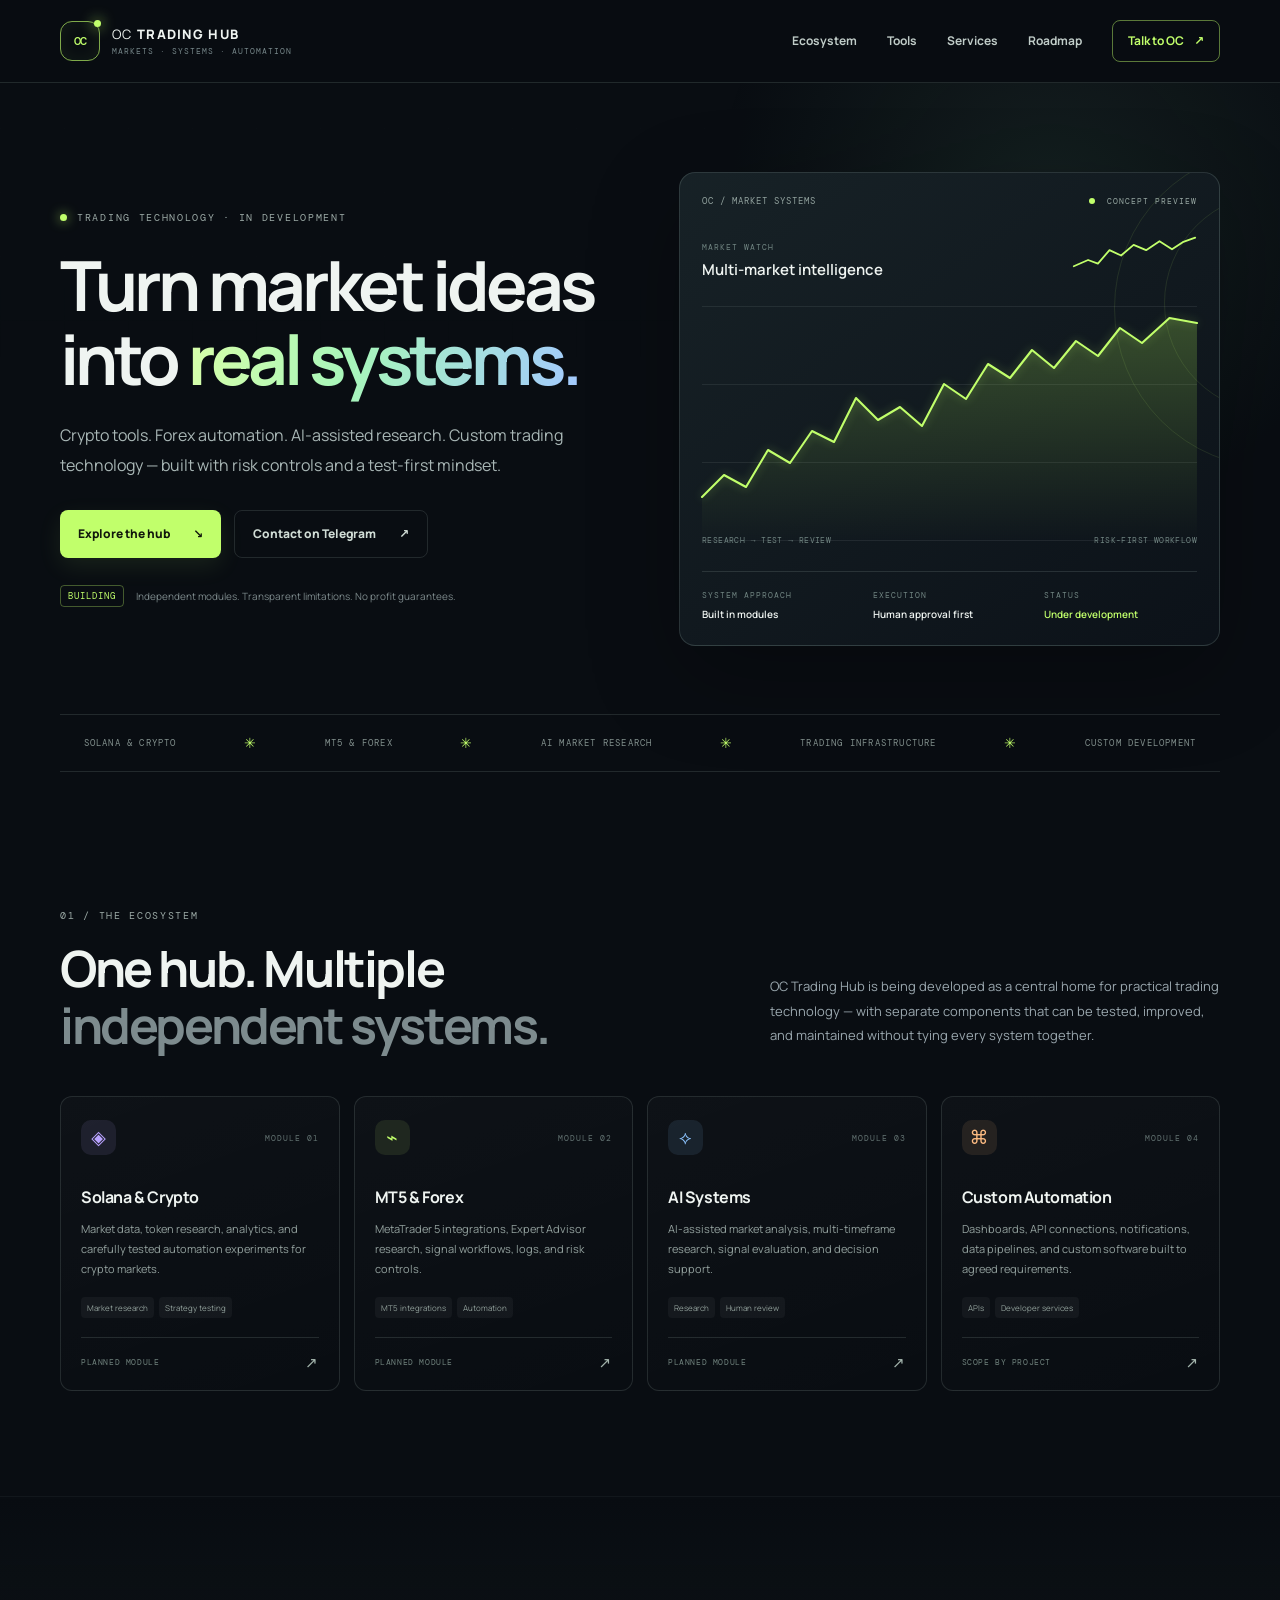
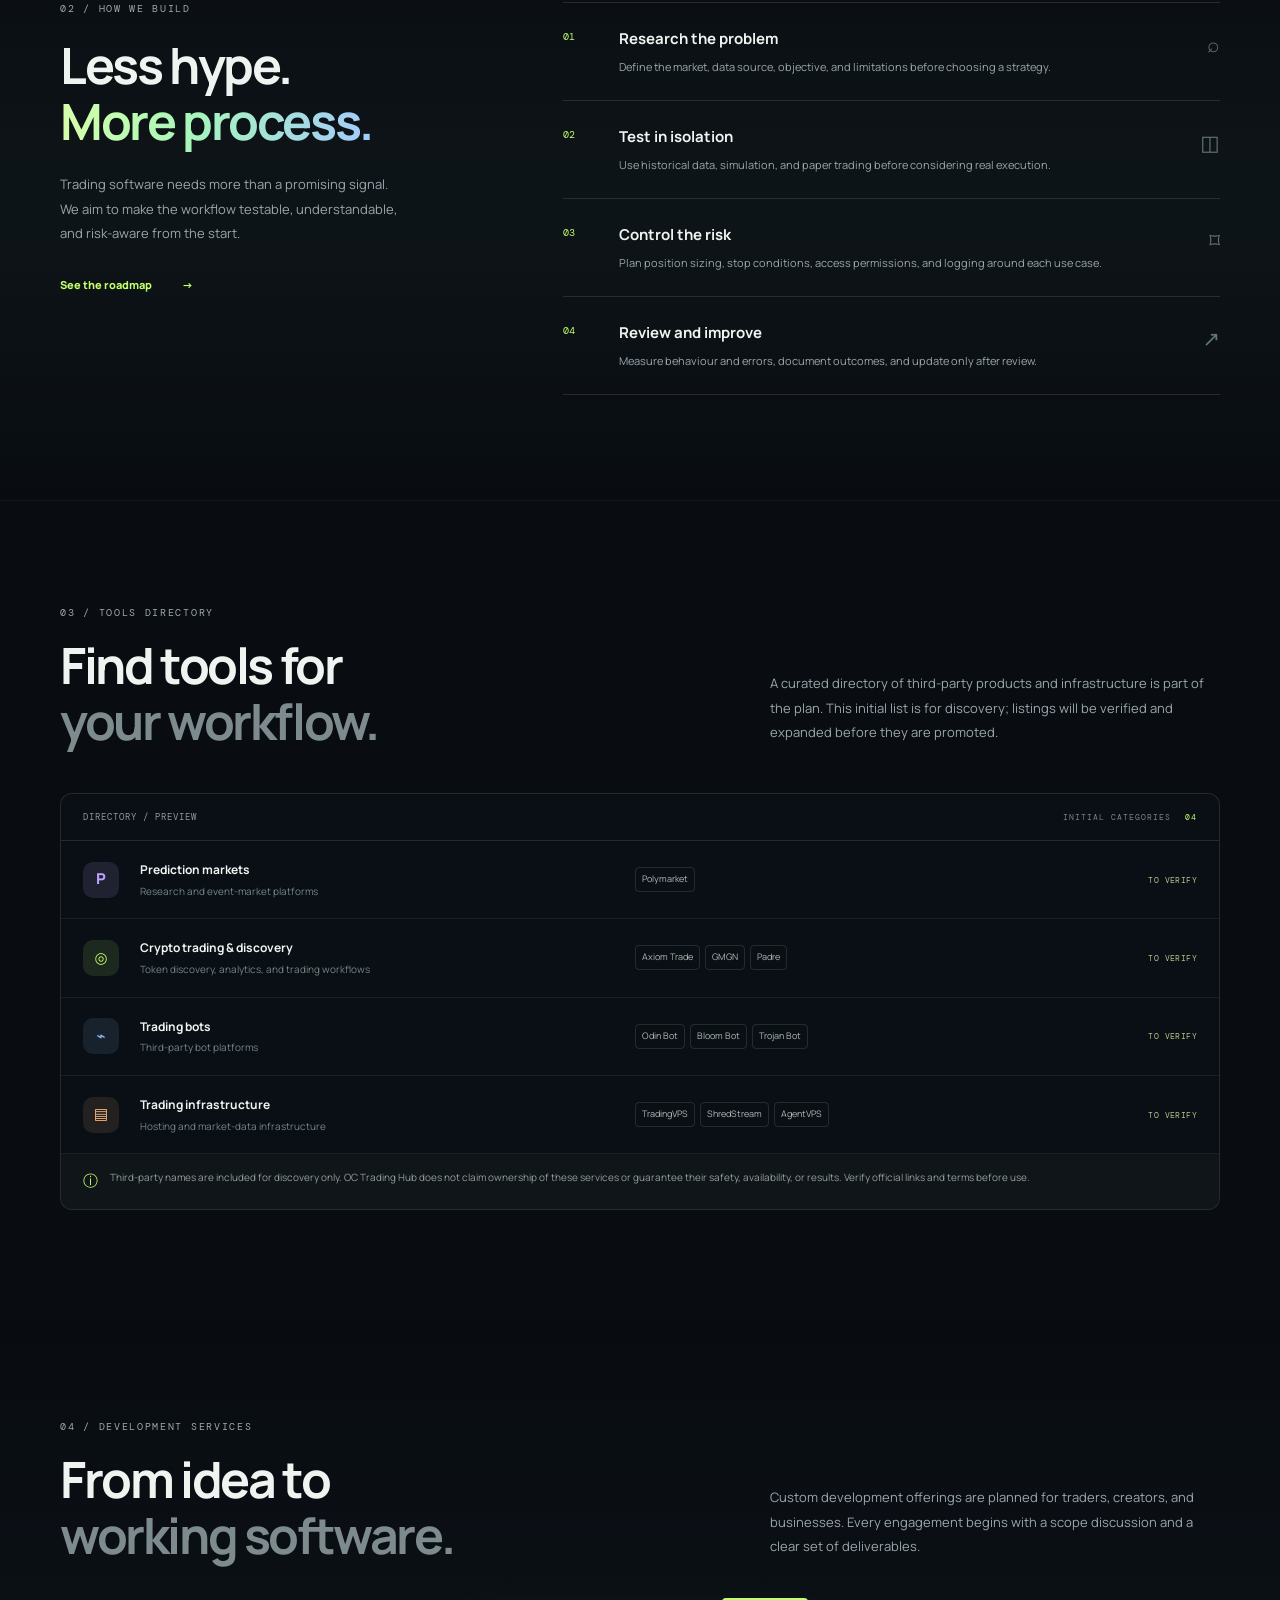
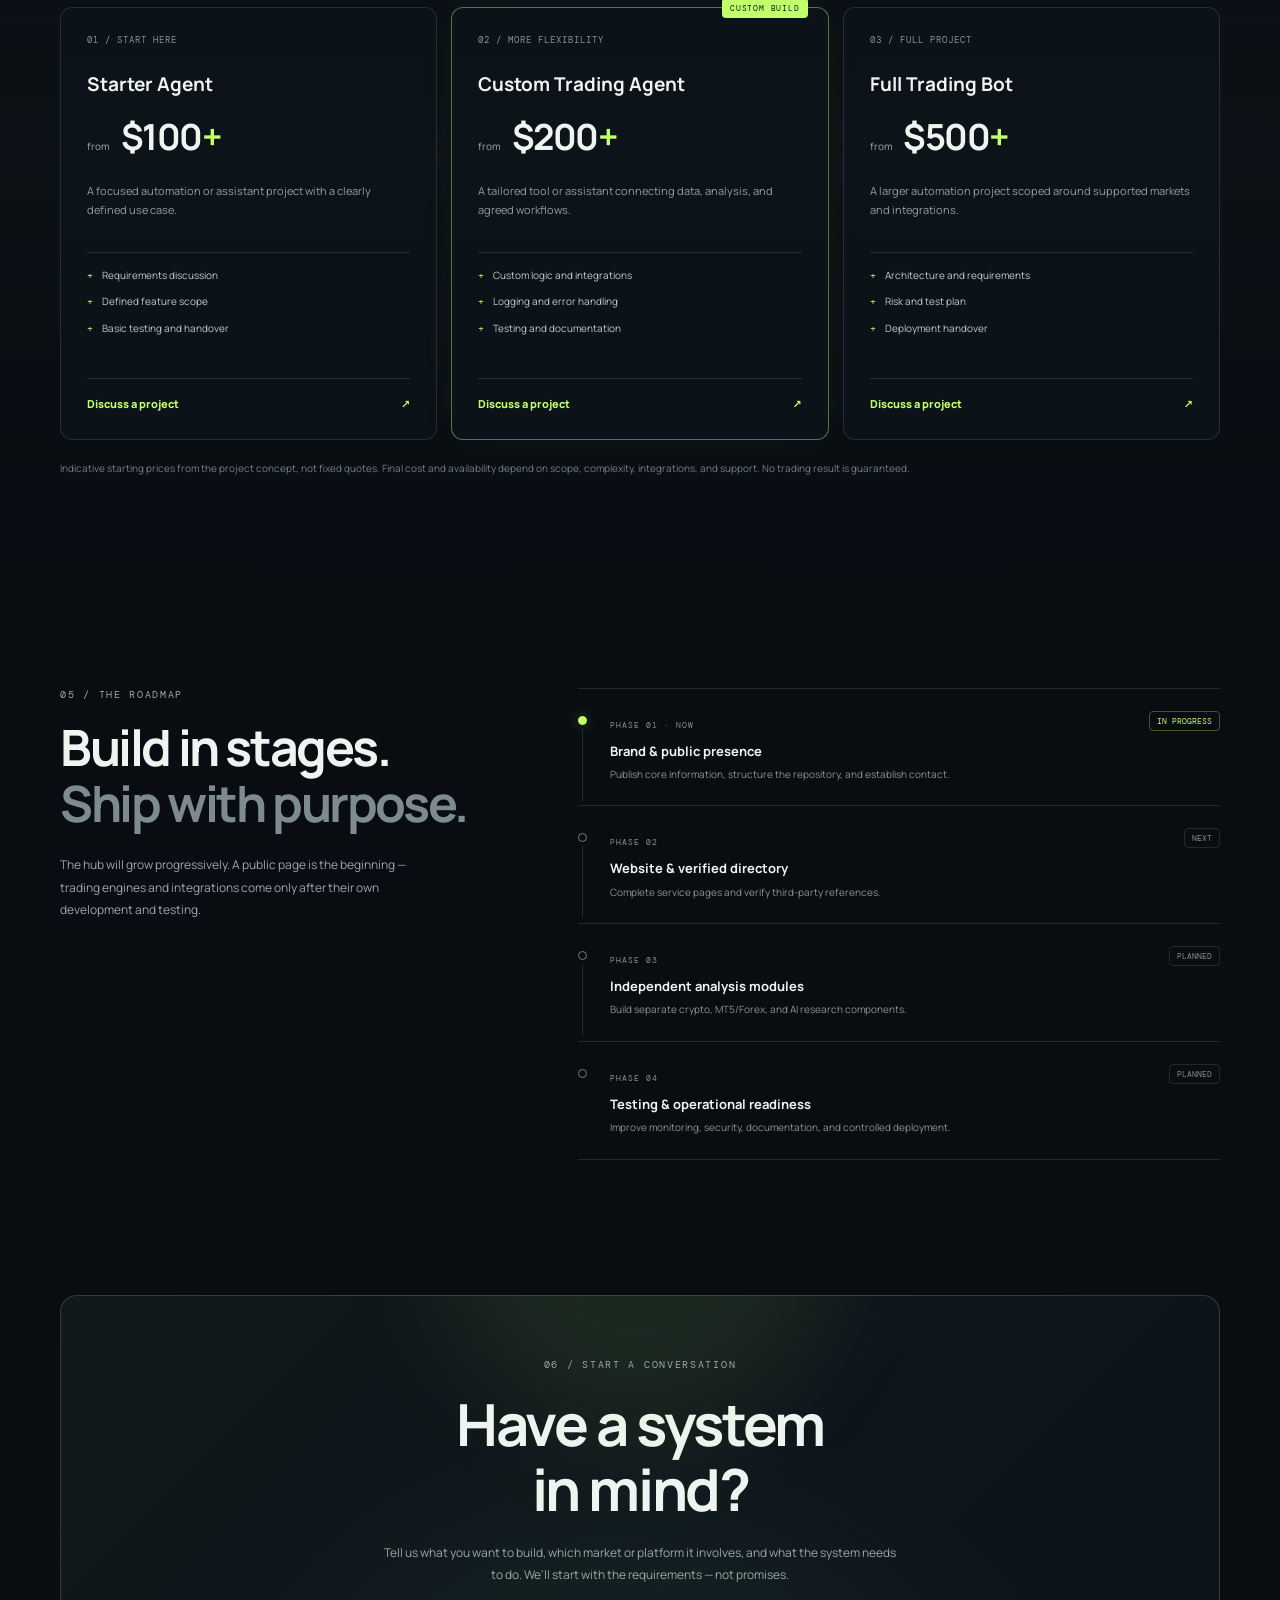
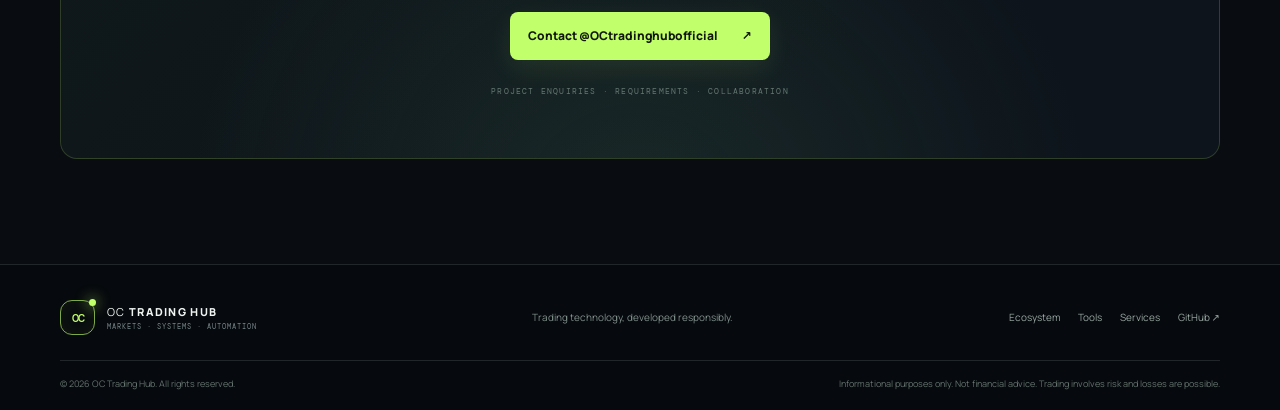
==== index.html @ 5bd3d339 "Add OC Trading Hub website Add the initial website files for OC Trading Hub, preparing the project f" ====
<!doctype html>
<html lang="en">
<head>
  <meta charset="utf-8">
  <meta name="viewport" content="width=device-width, initial-scale=1">
  <meta name="theme-color" content="#090d12">
  <meta name="description" content="OC Trading Hub brings together trading technology, AI-assisted market research, crypto and MT5 automation, and custom development services.">
  <meta property="og:title" content="OC Trading Hub — Trading Technology & Automation">
  <meta property="og:description" content="Crypto. Forex. AI systems. Developer services. One hub for trading technology.">
  <meta property="og:type" content="website">
  <title>OC Trading Hub — Trading Technology & Automation</title>
  <link rel="icon" type="image/svg+xml" href="favicon.svg">
  <link rel="preconnect" href="https://fonts.googleapis.com">
  <link rel="preconnect" href="https://fonts.gstatic.com" crossorigin>
  <link href="https://fonts.googleapis.com/css2?family=DM+Mono:wght@400;500&family=Manrope:wght@400;500;600;700;800&display=swap" rel="stylesheet">
  <link rel="stylesheet" href="styles.css">
  <script src="script.js" defer></script>
</head>
<body>
  <a class="skip-link" href="#main">Skip to content</a>
  <header class="site-header">
    <div class="container nav-wrap">
      <a class="brand" href="#top" aria-label="OC Trading Hub home">
        <span class="brand-mark"><span>OC</span><i></i></span>
        <span class="brand-text">OC <b>TRADING HUB</b><small>MARKETS · SYSTEMS · AUTOMATION</small></span>
      </a>
      <button class="menu-toggle" id="menuToggle" aria-expanded="false" aria-controls="primaryNav" aria-label="Open navigation"><span></span><span></span></button>
      <nav class="nav-links" id="primaryNav" aria-label="Main navigation">
        <a href="#ecosystem">Ecosystem</a>
        <a href="#tools">Tools</a>
        <a href="#services">Services</a>
        <a href="#roadmap">Roadmap</a>
        <a class="nav-cta" href="https://t.me/OCtradinghubofficial" target="_blank" rel="noopener noreferrer">Talk to OC <span aria-hidden="true">↗</span></a>
      </nav>
    </div>
  </header>

  <main id="main">
    <section class="hero section" id="top">
      <div class="hero-grid" aria-hidden="true"></div>
      <div class="container hero-layout">
        <div class="hero-copy">
          <div class="eyebrow"><span class="pulse-dot"></span> TRADING TECHNOLOGY · IN DEVELOPMENT</div>
          <h1>Turn market ideas<br>into <span class="gradient-text">real systems.</span></h1>
          <p class="hero-lead">Crypto tools. Forex automation. AI-assisted research. Custom trading technology — built with risk controls and a test-first mindset.</p>
          <div class="hero-actions">
            <a class="button button-primary" href="#ecosystem">Explore the hub <span aria-hidden="true">↘</span></a>
            <a class="button button-quiet" href="https://t.me/OCtradinghubofficial" target="_blank" rel="noopener noreferrer">Contact on Telegram <span aria-hidden="true">↗</span></a>
          </div>
          <div class="hero-footnote"><span class="status-pill">BUILDING</span><span>Independent modules. Transparent limitations. No profit guarantees.</span></div>
        </div>
        <div class="hero-visual" aria-label="Decorative market data visualization">
          <div class="visual-top"><span>OC / MARKET SYSTEMS</span><span class="live-label"><i></i> CONCEPT PREVIEW</span></div>
          <div class="visual-symbol"><div><small>MARKET WATCH</small><strong>Multi-market intelligence</strong></div><div class="visual-spark" aria-hidden="true"><svg viewBox="0 0 140 44"><path d="M2 35 L18 28 L29 32 L42 17 L55 23 L69 11 L83 17 L98 7 L112 16 L124 8 L138 3"/></svg></div></div>
          <div class="chart" aria-hidden="true">
            <div class="chart-lines"><i></i><i></i><i></i><i></i></div>
            <svg viewBox="0 0 540 235" preserveAspectRatio="none">
              <defs><linearGradient id="chartFill" x1="0" y1="0" x2="0" y2="1"><stop offset="0" stop-color="#b7ff5b" stop-opacity=".23"/><stop offset="1" stop-color="#b7ff5b" stop-opacity="0"/></linearGradient></defs>
              <path class="chart-area" d="M0 191 L24 169 L48 181 L72 144 L96 157 L120 125 L144 136 L168 92 L192 114 L216 101 L240 120 L264 78 L288 93 L312 58 L336 72 L360 44 L384 62 L408 35 L432 50 L456 22 L480 37 L510 12 L540 17 L540 235 L0 235 Z"/>
              <path class="chart-line" d="M0 191 L24 169 L48 181 L72 144 L96 157 L120 125 L144 136 L168 92 L192 114 L216 101 L240 120 L264 78 L288 93 L312 58 L336 72 L360 44 L384 62 L408 35 L432 50 L456 22 L480 37 L510 12 L540 17"/>
            </svg>
            <div class="chart-caption"><span>RESEARCH → TEST → REVIEW</span><span>RISK-FIRST WORKFLOW</span></div>
          </div>
          <div class="visual-bottom"><div><span class="micro-label">SYSTEM APPROACH</span><strong>Built in modules</strong></div><div><span class="micro-label">EXECUTION</span><strong>Human approval first</strong></div><div><span class="micro-label">STATUS</span><strong class="accent-text">Under development</strong></div></div>
          <div class="orbit orbit-one" aria-hidden="true"></div><div class="orbit orbit-two" aria-hidden="true"></div>
        </div>
      </div>
      <div class="container ticker-wrap"><div class="ticker"><span>SOLANA & CRYPTO</span><b>✳</b><span>MT5 & FOREX</span><b>✳</b><span>AI MARKET RESEARCH</span><b>✳</b><span>TRADING INFRASTRUCTURE</span><b>✳</b><span>CUSTOM DEVELOPMENT</span></div></div>
    </section>

    <section class="section intro-section" id="ecosystem">
      <div class="container">
        <div class="section-heading split-heading"><div><div class="eyebrow">01 / THE ECOSYSTEM</div><h2>One hub. Multiple<br><span class="muted-heading">independent systems.</span></h2></div><p>OC Trading Hub is being developed as a central home for practical trading technology — with separate components that can be tested, improved, and maintained without tying every system together.</p></div>
        <div class="ecosystem-grid">
          <article class="ecosystem-card card-purple"><div class="card-top"><span class="card-icon">◈</span><span class="card-index">MODULE 01</span></div><h3>Solana & Crypto</h3><p>Market data, token research, analytics, and carefully tested automation experiments for crypto markets.</p><div class="tag-row"><span>Market research</span><span>Strategy testing</span></div><div class="card-bottom"><span>PLANNED MODULE</span><span aria-hidden="true">↗</span></div></article>
          <article class="ecosystem-card card-green"><div class="card-top"><span class="card-icon">⌁</span><span class="card-index">MODULE 02</span></div><h3>MT5 & Forex</h3><p>MetaTrader 5 integrations, Expert Advisor research, signal workflows, logs, and risk controls.</p><div class="tag-row"><span>MT5 integrations</span><span>Automation</span></div><div class="card-bottom"><span>PLANNED MODULE</span><span aria-hidden="true">↗</span></div></article>
          <article class="ecosystem-card card-blue"><div class="card-top"><span class="card-icon">⟡</span><span class="card-index">MODULE 03</span></div><h3>AI Systems</h3><p>AI-assisted market analysis, multi-timeframe research, signal evaluation, and decision support.</p><div class="tag-row"><span>Research</span><span>Human review</span></div><div class="card-bottom"><span>PLANNED MODULE</span><span aria-hidden="true">↗</span></div></article>
          <article class="ecosystem-card card-orange"><div class="card-top"><span class="card-icon">⌘</span><span class="card-index">MODULE 04</span></div><h3>Custom Automation</h3><p>Dashboards, API connections, notifications, data pipelines, and custom software built to agreed requirements.</p><div class="tag-row"><span>APIs</span><span>Developer services</span></div><div class="card-bottom"><span>SCOPE BY PROJECT</span><span aria-hidden="true">↗</span></div></article>
        </div>
      </div>
    </section>

    <section class="section process-section">
      <div class="container process-layout">
        <div class="process-copy"><div class="eyebrow">02 / HOW WE BUILD</div><h2>Less hype.<br><span class="gradient-text">More process.</span></h2><p>Trading software needs more than a promising signal. We aim to make the workflow testable, understandable, and risk-aware from the start.</p><a class="text-link" href="#roadmap">See the roadmap <span aria-hidden="true">→</span></a></div>
        <div class="process-list">
          <div class="process-item"><span class="process-number">01</span><div><h3>Research the problem</h3><p>Define the market, data source, objective, and limitations before choosing a strategy.</p></div><span class="process-symbol">⌕</span></div>
          <div class="process-item"><span class="process-number">02</span><div><h3>Test in isolation</h3><p>Use historical data, simulation, and paper trading before considering real execution.</p></div><span class="process-symbol">◫</span></div>
          <div class="process-item"><span class="process-number">03</span><div><h3>Control the risk</h3><p>Plan position sizing, stop conditions, access permissions, and logging around each use case.</p></div><span class="process-symbol">⌑</span></div>
          <div class="process-item"><span class="process-number">04</span><div><h3>Review and improve</h3><p>Measure behaviour and errors, document outcomes, and update only after review.</p></div><span class="process-symbol">↗</span></div>
        </div>
      </div>
    </section>

    <section class="section tools-section" id="tools">
      <div class="container">
        <div class="section-heading split-heading"><div><div class="eyebrow">03 / TOOLS DIRECTORY</div><h2>Find tools for<br><span class="muted-heading">your workflow.</span></h2></div><p>A curated directory of third-party products and infrastructure is part of the plan. This initial list is for discovery; listings will be verified and expanded before they are promoted.</p></div>
        <div class="directory-panel">
          <div class="directory-head"><span>DIRECTORY / PREVIEW</span><span class="directory-count">INITIAL CATEGORIES <i>04</i></span></div>
          <div class="directory-row"><div class="directory-logo logo-violet">P</div><div class="directory-main"><strong>Prediction markets</strong><p>Research and event-market platforms</p></div><div class="directory-tags"><span>Polymarket</span></div><span class="directory-status">TO VERIFY</span></div>
          <div class="directory-row"><div class="directory-logo logo-lime">◎</div><div class="directory-main"><strong>Crypto trading & discovery</strong><p>Token discovery, analytics, and trading workflows</p></div><div class="directory-tags"><span>Axiom Trade</span><span>GMGN</span><span>Padre</span></div><span class="directory-status">TO VERIFY</span></div>
          <div class="directory-row"><div class="directory-logo logo-blue">⌁</div><div class="directory-main"><strong>Trading bots</strong><p>Third-party bot platforms</p></div><div class="directory-tags"><span>Odin Bot</span><span>Bloom Bot</span><span>Trojan Bot</span></div><span class="directory-status">TO VERIFY</span></div>
          <div class="directory-row"><div class="directory-logo logo-orange">▤</div><div class="directory-main"><strong>Trading infrastructure</strong><p>Hosting and market-data infrastructure</p></div><div class="directory-tags"><span>TradingVPS</span><span>ShredStream</span><span>AgentVPS</span></div><span class="directory-status">TO VERIFY</span></div>
          <div class="directory-note"><span>ⓘ</span><p>Third-party names are included for discovery only. OC Trading Hub does not claim ownership of these services or guarantee their safety, availability, or results. Verify official links and terms before use.</p></div>
        </div>
      </div>
    </section>

    <section class="section services-section" id="services">
      <div class="container">
        <div class="section-heading split-heading"><div><div class="eyebrow">04 / DEVELOPMENT SERVICES</div><h2>From idea to<br><span class="muted-heading">working software.</span></h2></div><p>Custom development offerings are planned for traders, creators, and businesses. Every engagement begins with a scope discussion and a clear set of deliverables.</p></div>
        <div class="services-grid">
          <article class="service-card"><div class="service-kicker">01 / START HERE</div><h3>Starter Agent</h3><p class="service-price"><span>from</span> $100<span>+</span></p><p class="service-desc">A focused automation or assistant project with a clearly defined use case.</p><ul><li>Requirements discussion</li><li>Defined feature scope</li><li>Basic testing and handover</li></ul><a class="service-link" href="https://t.me/OCtradinghubofficial" target="_blank" rel="noopener noreferrer">Discuss a project <span>↗</span></a></article>
          <article class="service-card featured-service"><div class="featured-badge">CUSTOM BUILD</div><div class="service-kicker">02 / MORE FLEXIBILITY</div><h3>Custom Trading Agent</h3><p class="service-price"><span>from</span> $200<span>+</span></p><p class="service-desc">A tailored tool or assistant connecting data, analysis, and agreed workflows.</p><ul><li>Custom logic and integrations</li><li>Logging and error handling</li><li>Testing and documentation</li></ul><a class="service-link" href="https://t.me/OCtradinghubofficial" target="_blank" rel="noopener noreferrer">Discuss a project <span>↗</span></a></article>
          <article class="service-card"><div class="service-kicker">03 / FULL PROJECT</div><h3>Full Trading Bot</h3><p class="service-price"><span>from</span> $500<span>+</span></p><p class="service-desc">A larger automation project scoped around supported markets and integrations.</p><ul><li>Architecture and requirements</li><li>Risk and test plan</li><li>Deployment handover</li></ul><a class="service-link" href="https://t.me/OCtradinghubofficial" target="_blank" rel="noopener noreferrer">Discuss a project <span>↗</span></a></article>
        </div>
        <p class="pricing-note">Indicative starting prices from the project concept, not fixed quotes. Final cost and availability depend on scope, complexity, integrations, and support. No trading result is guaranteed.</p>
      </div>
    </section>

    <section class="section roadmap-section" id="roadmap">
      <div class="container roadmap-layout"><div><div class="eyebrow">05 / THE ROADMAP</div><h2>Build in stages.<br><span class="muted-heading">Ship with purpose.</span></h2><p class="roadmap-intro">The hub will grow progressively. A public page is the beginning — trading engines and integrations come only after their own development and testing.</p></div><div class="roadmap-list"><div class="roadmap-step current"><span class="roadmap-dot"></span><div><small>PHASE 01 · NOW</small><h3>Brand & public presence</h3><p>Publish core information, structure the repository, and establish contact.</p></div><span class="phase-pill">IN PROGRESS</span></div><div class="roadmap-step"><span class="roadmap-dot"></span><div><small>PHASE 02</small><h3>Website & verified directory</h3><p>Complete service pages and verify third-party references.</p></div><span class="phase-pill">NEXT</span></div><div class="roadmap-step"><span class="roadmap-dot"></span><div><small>PHASE 03</small><h3>Independent analysis modules</h3><p>Build separate crypto, MT5/Forex, and AI research components.</p></div><span class="phase-pill">PLANNED</span></div><div class="roadmap-step"><span class="roadmap-dot"></span><div><small>PHASE 04</small><h3>Testing & operational readiness</h3><p>Improve monitoring, security, documentation, and controlled deployment.</p></div><span class="phase-pill">PLANNED</span></div></div></div>
    </section>

    <section class="contact-section section" id="contact"><div class="container"><div class="contact-panel"><div class="contact-glow" aria-hidden="true"></div><div class="eyebrow">06 / START A CONVERSATION</div><h2>Have a system<br>in mind?</h2><p>Tell us what you want to build, which market or platform it involves, and what the system needs to do. We'll start with the requirements — not promises.</p><a class="button button-primary" href="https://t.me/OCtradinghubofficial" target="_blank" rel="noopener noreferrer">Contact @OCtradinghubofficial <span aria-hidden="true">↗</span></a><div class="contact-micro">PROJECT ENQUIRIES · REQUIREMENTS · COLLABORATION</div></div></div></section>
  </main>

  <footer class="site-footer"><div class="container footer-main"><a class="brand footer-brand" href="#top"><span class="brand-mark"><span>OC</span><i></i></span><span class="brand-text">OC <b>TRADING HUB</b><small>MARKETS · SYSTEMS · AUTOMATION</small></span></a><p>Trading technology, developed responsibly.</p><div class="footer-links"><a href="#ecosystem">Ecosystem</a><a href="#tools">Tools</a><a href="#services">Services</a><a href="https://github.com/Abraham-001/OC-Trading-Hub" target="_blank" rel="noopener noreferrer">GitHub ↗</a></div></div><div class="container footer-bottom"><p>© <span id="year">2026</span> OC Trading Hub. All rights reserved.</p><p>Informational purposes only. Not financial advice. Trading involves risk and losses are possible.</p></div></footer>
</body>
</html>
---- styles.css ----
:root{--bg:#090d12;--panel:#101720;--panel2:#0c1219;--text:#eff4f1;--muted:#9aa7ae;--line:rgba(220,240,232,.12);--lime:#c1ff6b;--green:#80d6a3;--purple:#b9a3ff;--blue:#8dc5ff;--orange:#ffbd83;--mono:"DM Mono",monospace;--sans:"Manrope",system-ui,sans-serif;--max:1160px}*{box-sizing:border-box}html{scroll-behavior:smooth;scroll-padding-top:100px}body{margin:0;background:var(--bg);color:var(--text);font-family:var(--sans);font-size:15px;line-height:1.65;-webkit-font-smoothing:antialiased}body:before{content:"";position:fixed;inset:0;pointer-events:none;opacity:.15;z-index:-1;background-image:linear-gradient(rgba(210,237,223,.06) 1px,transparent 1px),linear-gradient(90deg,rgba(210,237,223,.06) 1px,transparent 1px);background-size:64px 64px;mask-image:linear-gradient(to bottom,black,transparent 70%)}a{color:inherit;text-decoration:none}.container{width:min(var(--max),calc(100% - 48px));margin-inline:auto}.section{padding:105px 0}.skip-link{position:absolute;left:-10000px;top:10px;background:var(--lime);color:#101610;padding:10px 14px;z-index:99}.skip-link:focus{left:10px}.site-header{position:sticky;top:0;z-index:50;background:rgba(9,13,18,.88);backdrop-filter:blur(18px);border-bottom:1px solid var(--line)}.nav-wrap{min-height:82px;display:flex;align-items:center;justify-content:space-between;gap:30px}.brand{display:flex;align-items:center;gap:12px;min-width:max-content}.brand-mark{width:40px;height:40px;border:1px solid rgba(193,255,107,.65);border-radius:12px;display:grid;place-items:center;position:relative;color:var(--lime);font:500 12px var(--mono);letter-spacing:-1px;box-shadow:inset 0 0 20px rgba(193,255,107,.07)}.brand-mark i{width:7px;height:7px;border-radius:50%;position:absolute;right:-2px;top:-2px;background:var(--lime);box-shadow:0 0 14px var(--lime)}.brand-text{font-size:13px;letter-spacing:1.3px;line-height:1.3}.brand-text b{font-weight:800}.brand-text small{display:block;margin-top:3px;color:#77878a;font:8px var(--mono);letter-spacing:1px}.nav-links{display:flex;align-items:center;gap:30px;color:#c0ccc8;font-size:12px;font-weight:700}.nav-links>a:not(.nav-cta){transition:color .2s}.nav-links>a:not(.nav-cta):hover,.footer-links a:hover{color:var(--lime)}.nav-cta{padding:10px 15px;border:1px solid rgba(193,255,107,.45);border-radius:8px;color:var(--lime)}.nav-cta span{margin-left:8px}.menu-toggle{display:none;background:transparent;border:1px solid var(--line);border-radius:8px;width:42px;height:40px;align-items:center;justify-content:center;flex-direction:column;gap:5px}.menu-toggle span{width:18px;height:1px;background:var(--text)}.hero{padding:86px 0 22px;position:relative;overflow:hidden}.hero-grid{position:absolute;width:700px;height:700px;right:-120px;top:-230px;border-radius:50%;background:radial-gradient(circle,rgba(87,142,113,.14),transparent 68%);pointer-events:none}.hero-layout{display:grid;grid-template-columns:1.02fr .98fr;align-items:center;gap:56px;min-height:480px;position:relative}.eyebrow{font:10px var(--mono);letter-spacing:1.7px;color:#9ba9a5;display:flex;align-items:center;gap:10px}.pulse-dot{width:7px;height:7px;background:var(--lime);border-radius:50%;box-shadow:0 0 12px rgba(193,255,107,.8)}h1,h2,h3,p{margin-top:0}h1{font-size:clamp(42px,5.4vw,70px);line-height:1.07;letter-spacing:-3.9px;margin:24px 0;font-weight:700}h2{font-size:clamp(34px,4vw,50px);line-height:1.13;letter-spacing:-2.4px;margin:18px 0 0;font-weight:700}.gradient-text{background:linear-gradient(100deg,#d9ffa9 0%,#a7f6ba 42%,#a3c9ff 100%);color:transparent;background-clip:text}.muted-heading{color:#7d8b8e}.hero-lead{color:#a8b6b5;font-size:16px;max-width:520px;line-height:1.9}.hero-actions{display:flex;align-items:center;gap:13px;flex-wrap:wrap;margin-top:29px}.button{display:inline-flex;align-items:center;justify-content:center;gap:23px;min-height:48px;padding:0 18px;border-radius:8px;font-size:12px;font-weight:800;transition:transform .2s,background .2s,border-color .2s}.button:hover{transform:translateY(-2px)}.button-primary{background:var(--lime);color:#11170c;box-shadow:0 8px 25px rgba(193,255,107,.09)}.button-primary:hover{background:#d3ff9a}.button-quiet{border:1px solid var(--line);color:#d1ddd6}.button-quiet:hover{border-color:rgba(193,255,107,.5)}.hero-footnote{display:flex;align-items:center;gap:12px;margin-top:27px;color:#7c898b;font-size:10px}.status-pill{padding:4px 7px;color:var(--lime);border:1px solid rgba(193,255,107,.32);border-radius:4px;font:9px var(--mono);letter-spacing:1px}.hero-visual{background:linear-gradient(145deg,rgba(24,35,40,.96),rgba(12,18,25,.98));border:1px solid rgba(204,240,224,.15);border-radius:16px;padding:22px;position:relative;overflow:hidden;box-shadow:0 30px 90px rgba(0,0,0,.25)}.visual-top,.visual-symbol,.visual-bottom{display:flex;align-items:center;justify-content:space-between;gap:18px}.visual-top{font:9px var(--mono);color:#91a19d;letter-spacing:1px}.live-label{font-size:8px;color:#97a7a2}.live-label i{display:inline-block;width:6px;height:6px;background:var(--lime);border-radius:100%;margin-right:6px}.visual-symbol{margin-top:28px;align-items:end}.visual-symbol small,.micro-label{display:block;color:#708481;font:8px var(--mono);letter-spacing:1px;margin-bottom:6px}.visual-symbol strong{font-size:15px;font-weight:600}.visual-spark{width:125px}.visual-spark svg{width:100%;overflow:visible}.visual-spark path{stroke:var(--lime);stroke-width:2;fill:none;stroke-linecap:round;stroke-linejoin:round}.chart{margin-top:24px;height:235px;position:relative}.chart-lines{position:absolute;inset:0;display:flex;flex-direction:column;justify-content:space-between}.chart-lines i{display:block;border-top:1px solid rgba(220,240,232,.08)}.chart svg{width:100%;height:100%;position:relative;overflow:visible}.chart-area{fill:url(#chartFill)}.chart-line{fill:none;stroke:var(--lime);stroke-width:2.1;vector-effect:non-scaling-stroke;stroke-linecap:round;stroke-linejoin:round;filter:drop-shadow(0 0 5px rgba(193,255,107,.35))}.chart-caption{display:flex;justify-content:space-between;position:absolute;bottom:-4px;left:0;right:0;color:#708481;font:8px var(--mono);letter-spacing:.4px}.visual-bottom{border-top:1px solid var(--line);padding-top:18px;margin-top:30px;align-items:start}.visual-bottom>div{flex:1}.visual-bottom strong{display:block;font-size:10px;font-weight:600}.accent-text{color:var(--lime)}.orbit{position:absolute;border:1px solid rgba(193,255,107,.10);border-radius:50%;pointer-events:none}.orbit-one{width:220px;height:220px;right:-165px;top:20px}.orbit-two{width:320px;height:320px;right:-215px;top:-25px}.ticker-wrap{margin-top:65px;border-top:1px solid var(--line);border-bottom:1px solid var(--line);overflow:hidden}.ticker{min-height:56px;display:flex;align-items:center;justify-content:space-around;gap:20px;white-space:nowrap;color:#82908d;font:9px var(--mono);letter-spacing:1.2px}.ticker b{color:var(--lime);font-size:14px;font-weight:400}.section-heading{margin-bottom:43px}.split-heading{display:flex;justify-content:space-between;align-items:end;gap:50px}.split-heading>p{max-width:450px;color:var(--muted);font-size:13px;line-height:1.9;margin:0 0 5px}.intro-section{padding-top:115px}.ecosystem-grid{display:grid;grid-template-columns:repeat(4,1fr);gap:14px}.ecosystem-card{min-height:270px;border:1px solid var(--line);border-radius:12px;padding:23px 20px 17px;background:linear-gradient(160deg,rgba(255,255,255,.025),rgba(255,255,255,.005));display:flex;flex-direction:column;transition:transform .25s,border-color .25s}.ecosystem-card:hover{transform:translateY(-5px);border-color:rgba(193,255,107,.35)}.card-top{display:flex;align-items:center;justify-content:space-between;margin-bottom:29px}.card-icon{display:grid;place-items:center;width:35px;height:35px;border-radius:10px;font-size:19px;background:rgba(255,255,255,.05)}.card-index{color:#647473;font:8px var(--mono);letter-spacing:1px}.ecosystem-card h3{font-size:16px;margin-bottom:9px;letter-spacing:-.4px}.ecosystem-card p{font-size:11px;color:#93a19e;line-height:1.8;margin-bottom:18px}.card-purple .card-icon{color:var(--purple);background:rgba(185,163,255,.1)}.card-green .card-icon{color:var(--lime);background:rgba(193,255,107,.09)}.card-blue .card-icon{color:var(--blue);background:rgba(141,197,255,.1)}.card-orange .card-icon{color:var(--orange);background:rgba(255,189,131,.1)}.tag-row{display:flex;flex-wrap:wrap;gap:5px;margin-top:auto;margin-bottom:19px}.tag-row span{padding:4px 6px;background:rgba(255,255,255,.04);color:#91a09b;border-radius:4px;font-size:8px}.card-bottom{border-top:1px solid var(--line);padding-top:14px;display:flex;justify-content:space-between;align-items:center;color:#70827d;font:8px var(--mono);letter-spacing:.6px}.card-bottom span:last-child{font:15px var(--sans);color:#a3b4ac}.process-section{background:linear-gradient(180deg,transparent,rgba(29,44,43,.25),transparent);border-block:1px solid rgba(230,245,235,.045)}.process-layout{display:grid;grid-template-columns:.76fr 1.24fr;gap:100px}.process-copy h2{margin:22px 0}.process-copy>p{font-size:13px;line-height:1.9;color:var(--muted);max-width:345px;margin:20px 0}.text-link{display:inline-flex;gap:30px;align-items:center;color:var(--lime);font-size:11px;font-weight:800;margin-top:10px}.process-list{border-top:1px solid var(--line)}.process-item{display:grid;grid-template-columns:40px 1fr 35px;gap:16px;padding:24px 0;border-bottom:1px solid var(--line);align-items:start}.process-number{font:10px var(--mono);color:var(--lime);padding-top:3px}.process-item h3{font-size:15px;margin-bottom:5px}.process-item p{font-size:11px;line-height:1.75;color:var(--muted);margin:0;max-width:540px}.process-symbol{font-size:21px;color:#5f7770;text-align:right}.directory-panel{border:1px solid var(--line);border-radius:12px;overflow:hidden;background:rgba(12,18,25,.7)}.directory-head{padding:17px 22px;display:flex;align-items:center;justify-content:space-between;font:9px var(--mono);letter-spacing:1px;color:#8b9b96;border-bottom:1px solid var(--line)}.directory-count{font-size:8px;color:#75867f}.directory-count i{font-style:normal;color:var(--lime);margin-left:8px}.directory-row{display:grid;grid-template-columns:42px 1.05fr 1fr 90px;align-items:center;gap:15px;padding:19px 22px;border-bottom:1px solid rgba(220,240,232,.07)}.directory-logo{height:36px;width:36px;display:grid;place-items:center;border-radius:10px;font-weight:800}.logo-violet{background:rgba(185,163,255,.12);color:var(--purple)}.logo-lime{background:rgba(193,255,107,.1);color:var(--lime)}.logo-blue{background:rgba(141,197,255,.1);color:var(--blue)}.logo-orange{background:rgba(255,189,131,.1);color:var(--orange)}.directory-main strong{display:block;font-size:12px}.directory-main p{margin:3px 0 0;color:#758681;font-size:10px}.directory-tags{display:flex;gap:5px;flex-wrap:wrap}.directory-tags span{font-size:9px;color:#adbbb4;padding:4px 6px;border:1px solid var(--line);border-radius:4px}.directory-status{font:8px var(--mono);color:#b3c58b;letter-spacing:.4px;text-align:right}.directory-note{display:flex;gap:12px;align-items:start;padding:15px 22px;background:rgba(193,255,107,.025);color:#92a09a}.directory-note span{color:var(--lime)}.directory-note p{margin:0;font-size:10px;line-height:1.75}.services-section{background:linear-gradient(180deg,transparent,rgba(25,34,39,.22),transparent)}.services-grid{display:grid;grid-template-columns:repeat(3,1fr);gap:14px}.service-card{border:1px solid var(--line);border-radius:12px;padding:26px;background:rgba(14,21,28,.78);position:relative;display:flex;flex-direction:column}.featured-service{border-color:rgba(193,255,107,.42);box-shadow:0 0 40px rgba(193,255,107,.035)}.featured-badge{position:absolute;top:0;right:20px;transform:translateY(-50%);padding:5px 8px;background:var(--lime);color:#14200b;border-radius:4px;font:8px var(--mono);letter-spacing:.8px}.service-kicker{color:#85968f;font:9px var(--mono);letter-spacing:1px;margin-bottom:23px}.service-card h3{font-size:19px;margin-bottom:7px}.service-price{font-size:36px;font-weight:700;letter-spacing:-1.5px;margin-bottom:14px}.service-price span:first-child{font-size:10px;letter-spacing:0;color:#8b9b96;font-weight:500;margin-right:5px}.service-price span:last-child{color:var(--lime)}.service-desc{font-size:11px;line-height:1.8;color:#93a19b;min-height:60px}.service-card ul{padding:14px 0 21px;margin:0 0 20px;list-style:none;border-top:1px solid var(--line);display:grid;gap:9px}.service-card li{font-size:10px;color:#c0cdc5}.service-card li:before{content:"+";color:var(--lime);margin-right:9px;font-family:var(--mono)}.service-link{border-top:1px solid var(--line);padding-top:16px;margin-top:auto;display:flex;justify-content:space-between;color:var(--lime);font-size:11px;font-weight:800}.pricing-note{color:#74827e;font-size:10px;line-height:1.75;margin:20px 0 0}.roadmap-layout{display:grid;grid-template-columns:.8fr 1.2fr;gap:90px}.roadmap-intro{margin-top:22px;color:var(--muted);font-size:12px;line-height:1.9;max-width:350px}.roadmap-list{border-top:1px solid var(--line)}.roadmap-step{display:grid;grid-template-columns:18px 1fr auto;gap:14px;padding:22px 0;border-bottom:1px solid var(--line);align-items:start}.roadmap-dot{margin-top:5px;width:9px;height:9px;border:1px solid #6d8179;border-radius:50%;position:relative}.roadmap-step:not(:last-child) .roadmap-dot:after{content:"";position:absolute;width:1px;height:72px;background:var(--line);top:12px;left:3px}.roadmap-step.current .roadmap-dot{background:var(--lime);border-color:var(--lime);box-shadow:0 0 12px rgba(193,255,107,.3)}.roadmap-step small{font:8px var(--mono);letter-spacing:1px;color:#81928b}.roadmap-step h3{font-size:13px;margin:5px 0 4px}.roadmap-step p{color:#86958f;font-size:10px;margin:0;line-height:1.75}.phase-pill{font:8px var(--mono);color:#829187;border:1px solid var(--line);padding:4px 7px;border-radius:4px;white-space:nowrap}.current .phase-pill{color:var(--lime);border-color:rgba(193,255,107,.3)}.contact-section{padding-top:30px}.contact-panel{position:relative;overflow:hidden;border:1px solid rgba(193,255,107,.18);border-radius:17px;padding:62px 35px;text-align:center;background:radial-gradient(ellipse at 50% 110%,rgba(88,146,111,.16),transparent 55%),linear-gradient(135deg,#10191b,#0d141b 70%)}.contact-glow{position:absolute;width:390px;height:390px;top:-250px;left:calc(50% - 195px);background:rgba(193,255,107,.08);filter:blur(55px);border-radius:50%}.contact-panel .eyebrow{justify-content:center;position:relative}.contact-panel h2{font-size:clamp(40px,5vw,58px);margin:20px 0}.contact-panel>p{max-width:515px;margin:0 auto 25px;color:#9aa9a3;font-size:12px;line-height:1.9;position:relative}.contact-panel .button{position:relative}.contact-micro{margin-top:26px;color:#657870;font:8px var(--mono);letter-spacing:1.2px}.site-footer{padding:35px 0 18px;border-top:1px solid var(--line);background:rgba(3,6,9,.4)}.footer-main{display:flex;align-items:center;justify-content:space-between;gap:25px;padding-bottom:25px}.footer-main>p{margin:0;color:#80908b;font-size:10px}.footer-links{display:flex;gap:18px;font-size:10px;color:#98a7a0}.footer-bottom{border-top:1px solid var(--line);padding-top:16px;display:flex;justify-content:space-between;gap:25px;color:#65736e;font-size:9px}.footer-bottom p{margin:0}.footer-brand .brand-mark{width:35px;height:35px}.footer-brand .brand-text{font-size:11px}.footer-brand .brand-text small{font-size:7px}
@media(max-width:1000px){.hero-layout{gap:30px}.ecosystem-grid{grid-template-columns:repeat(2,1fr)}.process-layout,.roadmap-layout{gap:50px}.directory-row{grid-template-columns:42px 1.1fr 1fr}.directory-status{display:none}.nav-links{gap:18px}}
@media(max-width:760px){.container{width:min(var(--max),calc(100% - 34px))}.section{padding:75px 0}.nav-wrap{min-height:70px}.menu-toggle{display:flex}.nav-links{display:none;position:absolute;left:0;right:0;top:70px;padding:18px 22px 24px;background:rgba(9,13,18,.98);border-bottom:1px solid var(--line);align-items:stretch;gap:4px}.nav-links.open{display:flex;flex-direction:column}.nav-links>a:not(.nav-cta){padding:12px 2px}.nav-cta{margin-top:8px;text-align:center}.hero{padding-top:65px}.hero-layout{grid-template-columns:1fr;gap:38px}.hero-copy{max-width:650px}h1{font-size:clamp(43px,11vw,64px);letter-spacing:-2.8px}.hero-visual{max-width:600px;width:100%;margin-inline:auto}.ticker-wrap{margin-top:45px}.ticker{justify-content:flex-start;overflow:hidden;gap:17px;min-height:50px}.split-heading{display:block}.split-heading>p{margin-top:22px;max-width:600px}.ecosystem-grid{gap:10px}.ecosystem-card{padding:18px;min-height:270px}.process-layout,.roadmap-layout{grid-template-columns:1fr;gap:36px}.process-copy>p,.roadmap-intro{max-width:560px}.directory-row{grid-template-columns:38px 1fr;gap:12px;padding:17px}.directory-tags{grid-column:2;grid-row:2}.directory-main{grid-column:2}.directory-logo{grid-column:1;grid-row:1 / span 2}.directory-head{padding:15px 17px}.directory-note{padding:14px 17px}.services-grid{grid-template-columns:1fr;gap:22px}.service-desc{min-height:0}.service-card{padding:24px}.contact-panel{padding:50px 22px}.footer-main{flex-wrap:wrap}.footer-main>p{width:100%;order:3}.footer-links{flex-wrap:wrap;gap:14px}.footer-bottom{flex-direction:column;gap:8px}.footer-bottom p:last-child{max-width:540px}}
@media(max-width:430px){.container{width:calc(100% - 28px)}h2{font-size:34px;letter-spacing:-1.7px}.hero-actions{align-items:stretch;flex-direction:column}.hero-actions .button{justify-content:space-between}.hero-footnote{align-items:flex-start;line-height:1.65}.hero-visual{padding:16px}.visual-bottom{gap:12px}.visual-bottom strong{font-size:9px}.visual-bottom .micro-label{font-size:7px}.chart{height:185px}.ecosystem-grid{grid-template-columns:1fr}.ecosystem-card{min-height:230px}.card-top{margin-bottom:22px}.process-item{grid-template-columns:28px 1fr 22px;gap:10px}.roadmap-step{grid-template-columns:14px 1fr;gap:11px}.phase-pill{grid-column:2;justify-self:start}.footer-main{gap:18px}.footer-links{width:100%}}
@media(prefers-reduced-motion:reduce){html{scroll-behavior:auto}*,*:before,*:after{transition:none!important;animation:none!important}}
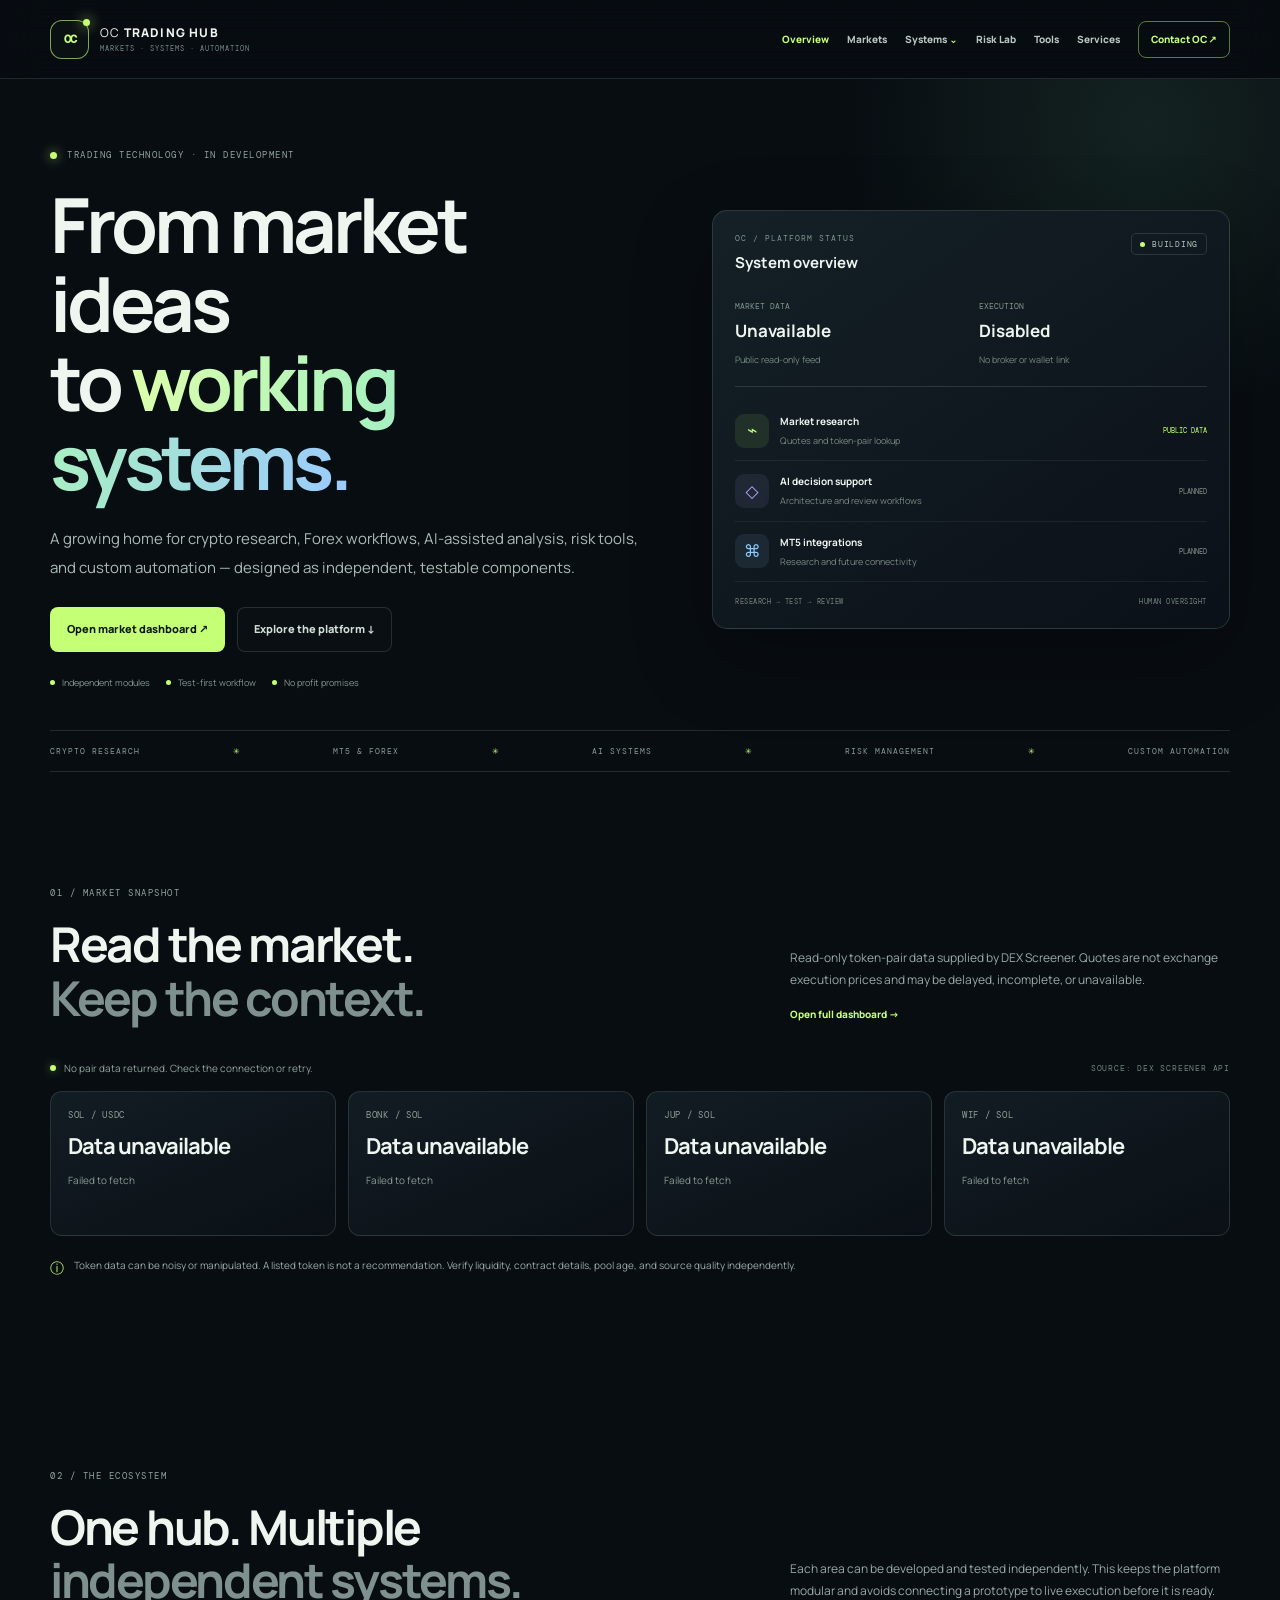
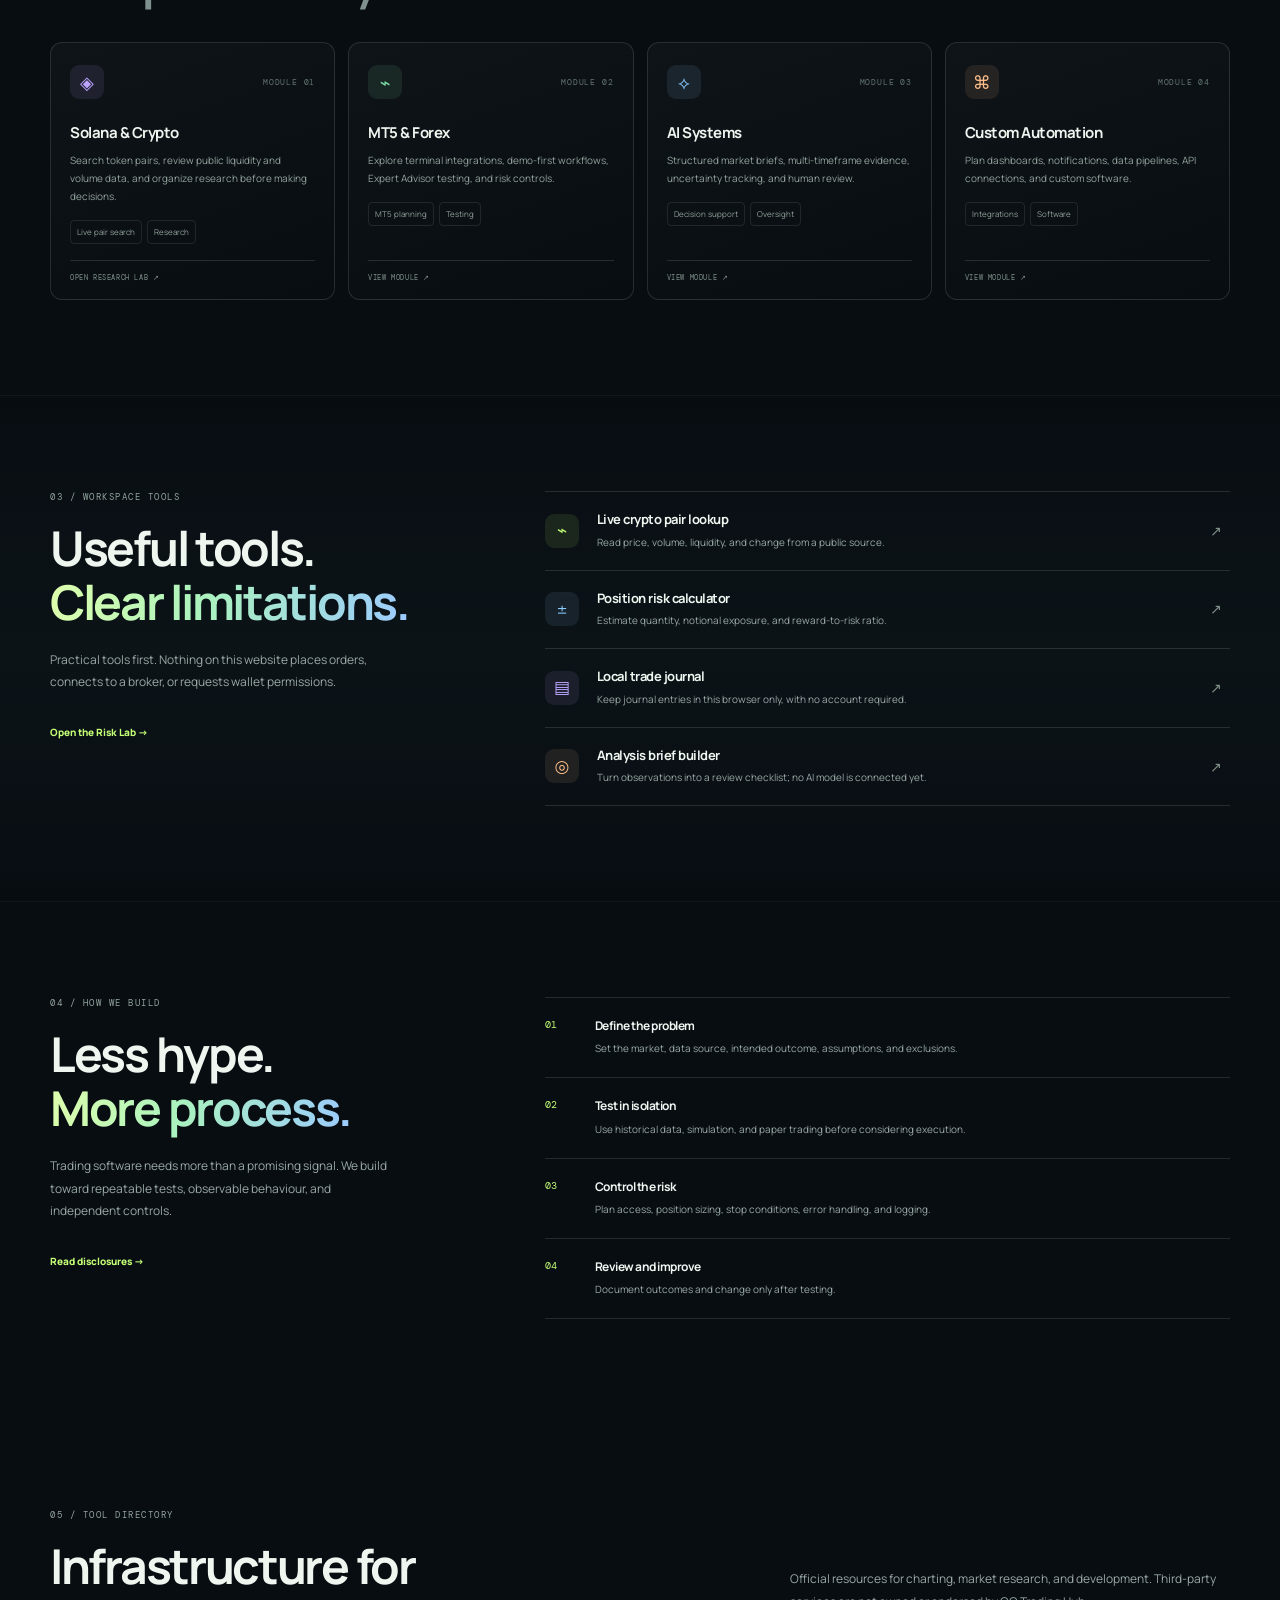
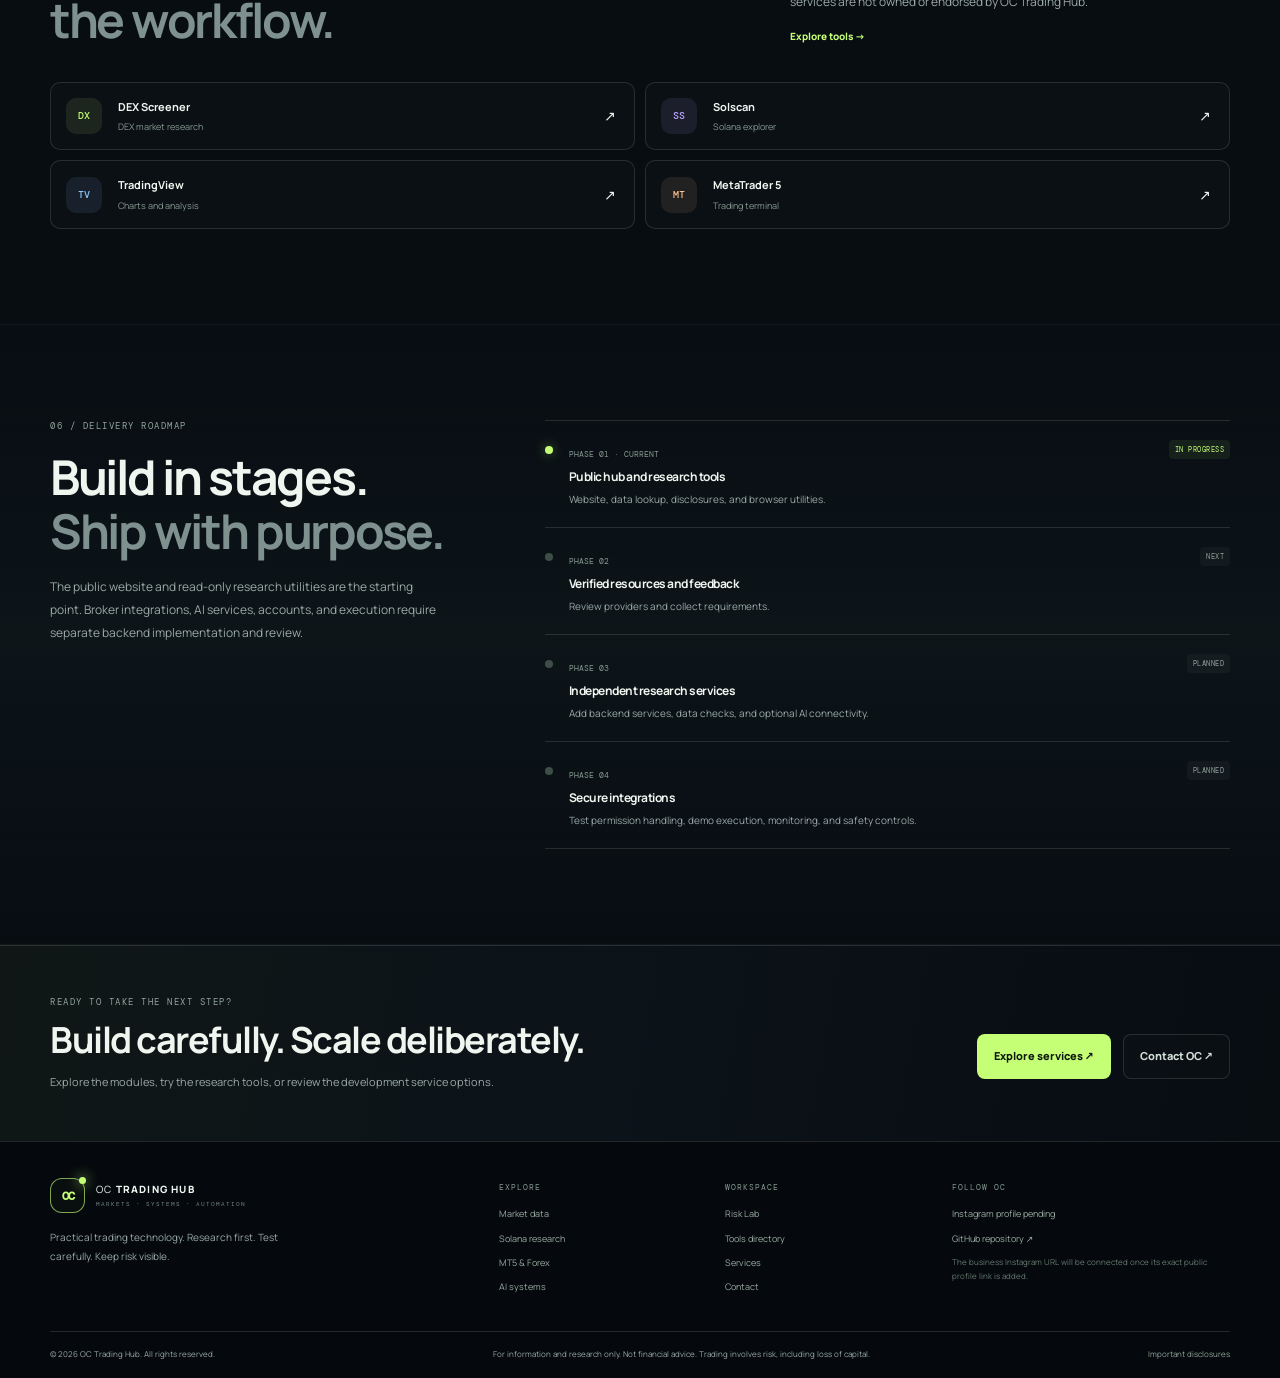
==== commit 828722da: "Upgrade OC Trading Hub with professional components" ====
--- a/index.html
+++ b/index.html
@@ -1,130 +1,9 @@
-<!doctype html>
-<html lang="en">
-<head>
-  <meta charset="utf-8">
-  <meta name="viewport" content="width=device-width, initial-scale=1">
-  <meta name="theme-color" content="#090d12">
-  <meta name="description" content="OC Trading Hub brings together trading technology, AI-assisted market research, crypto and MT5 automation, and custom development services.">
-  <meta property="og:title" content="OC Trading Hub — Trading Technology & Automation">
-  <meta property="og:description" content="Crypto. Forex. AI systems. Developer services. One hub for trading technology.">
-  <meta property="og:type" content="website">
-  <title>OC Trading Hub — Trading Technology & Automation</title>
-  <link rel="icon" type="image/svg+xml" href="favicon.svg">
-  <link rel="preconnect" href="https://fonts.googleapis.com">
-  <link rel="preconnect" href="https://fonts.gstatic.com" crossorigin>
-  <link href="https://fonts.googleapis.com/css2?family=DM+Mono:wght@400;500&family=Manrope:wght@400;500;600;700;800&display=swap" rel="stylesheet">
-  <link rel="stylesheet" href="styles.css">
-  <script src="script.js" defer></script>
-</head>
-<body>
-  <a class="skip-link" href="#main">Skip to content</a>
-  <header class="site-header">
-    <div class="container nav-wrap">
-      <a class="brand" href="#top" aria-label="OC Trading Hub home">
-        <span class="brand-mark"><span>OC</span><i></i></span>
-        <span class="brand-text">OC <b>TRADING HUB</b><small>MARKETS · SYSTEMS · AUTOMATION</small></span>
-      </a>
-      <button class="menu-toggle" id="menuToggle" aria-expanded="false" aria-controls="primaryNav" aria-label="Open navigation"><span></span><span></span></button>
-      <nav class="nav-links" id="primaryNav" aria-label="Main navigation">
-        <a href="#ecosystem">Ecosystem</a>
-        <a href="#tools">Tools</a>
-        <a href="#services">Services</a>
-        <a href="#roadmap">Roadmap</a>
-        <a class="nav-cta" href="https://t.me/OCtradinghubofficial" target="_blank" rel="noopener noreferrer">Talk to OC <span aria-hidden="true">↗</span></a>
-      </nav>
-    </div>
-  </header>
-
-  <main id="main">
-    <section class="hero section" id="top">
-      <div class="hero-grid" aria-hidden="true"></div>
-      <div class="container hero-layout">
-        <div class="hero-copy">
-          <div class="eyebrow"><span class="pulse-dot"></span> TRADING TECHNOLOGY · IN DEVELOPMENT</div>
-          <h1>Turn market ideas<br>into <span class="gradient-text">real systems.</span></h1>
-          <p class="hero-lead">Crypto tools. Forex automation. AI-assisted research. Custom trading technology — built with risk controls and a test-first mindset.</p>
-          <div class="hero-actions">
-            <a class="button button-primary" href="#ecosystem">Explore the hub <span aria-hidden="true">↘</span></a>
-            <a class="button button-quiet" href="https://t.me/OCtradinghubofficial" target="_blank" rel="noopener noreferrer">Contact on Telegram <span aria-hidden="true">↗</span></a>
-          </div>
-          <div class="hero-footnote"><span class="status-pill">BUILDING</span><span>Independent modules. Transparent limitations. No profit guarantees.</span></div>
-        </div>
-        <div class="hero-visual" aria-label="Decorative market data visualization">
-          <div class="visual-top"><span>OC / MARKET SYSTEMS</span><span class="live-label"><i></i> CONCEPT PREVIEW</span></div>
-          <div class="visual-symbol"><div><small>MARKET WATCH</small><strong>Multi-market intelligence</strong></div><div class="visual-spark" aria-hidden="true"><svg viewBox="0 0 140 44"><path d="M2 35 L18 28 L29 32 L42 17 L55 23 L69 11 L83 17 L98 7 L112 16 L124 8 L138 3"/></svg></div></div>
-          <div class="chart" aria-hidden="true">
-            <div class="chart-lines"><i></i><i></i><i></i><i></i></div>
-            <svg viewBox="0 0 540 235" preserveAspectRatio="none">
-              <defs><linearGradient id="chartFill" x1="0" y1="0" x2="0" y2="1"><stop offset="0" stop-color="#b7ff5b" stop-opacity=".23"/><stop offset="1" stop-color="#b7ff5b" stop-opacity="0"/></linearGradient></defs>
-              <path class="chart-area" d="M0 191 L24 169 L48 181 L72 144 L96 157 L120 125 L144 136 L168 92 L192 114 L216 101 L240 120 L264 78 L288 93 L312 58 L336 72 L360 44 L384 62 L408 35 L432 50 L456 22 L480 37 L510 12 L540 17 L540 235 L0 235 Z"/>
-              <path class="chart-line" d="M0 191 L24 169 L48 181 L72 144 L96 157 L120 125 L144 136 L168 92 L192 114 L216 101 L240 120 L264 78 L288 93 L312 58 L336 72 L360 44 L384 62 L408 35 L432 50 L456 22 L480 37 L510 12 L540 17"/>
-            </svg>
-            <div class="chart-caption"><span>RESEARCH → TEST → REVIEW</span><span>RISK-FIRST WORKFLOW</span></div>
-          </div>
-          <div class="visual-bottom"><div><span class="micro-label">SYSTEM APPROACH</span><strong>Built in modules</strong></div><div><span class="micro-label">EXECUTION</span><strong>Human approval first</strong></div><div><span class="micro-label">STATUS</span><strong class="accent-text">Under development</strong></div></div>
-          <div class="orbit orbit-one" aria-hidden="true"></div><div class="orbit orbit-two" aria-hidden="true"></div>
-        </div>
-      </div>
-      <div class="container ticker-wrap"><div class="ticker"><span>SOLANA & CRYPTO</span><b>✳</b><span>MT5 & FOREX</span><b>✳</b><span>AI MARKET RESEARCH</span><b>✳</b><span>TRADING INFRASTRUCTURE</span><b>✳</b><span>CUSTOM DEVELOPMENT</span></div></div>
-    </section>
-
-    <section class="section intro-section" id="ecosystem">
-      <div class="container">
-        <div class="section-heading split-heading"><div><div class="eyebrow">01 / THE ECOSYSTEM</div><h2>One hub. Multiple<br><span class="muted-heading">independent systems.</span></h2></div><p>OC Trading Hub is being developed as a central home for practical trading technology — with separate components that can be tested, improved, and maintained without tying every system together.</p></div>
-        <div class="ecosystem-grid">
-          <article class="ecosystem-card card-purple"><div class="card-top"><span class="card-icon">◈</span><span class="card-index">MODULE 01</span></div><h3>Solana & Crypto</h3><p>Market data, token research, analytics, and carefully tested automation experiments for crypto markets.</p><div class="tag-row"><span>Market research</span><span>Strategy testing</span></div><div class="card-bottom"><span>PLANNED MODULE</span><span aria-hidden="true">↗</span></div></article>
-          <article class="ecosystem-card card-green"><div class="card-top"><span class="card-icon">⌁</span><span class="card-index">MODULE 02</span></div><h3>MT5 & Forex</h3><p>MetaTrader 5 integrations, Expert Advisor research, signal workflows, logs, and risk controls.</p><div class="tag-row"><span>MT5 integrations</span><span>Automation</span></div><div class="card-bottom"><span>PLANNED MODULE</span><span aria-hidden="true">↗</span></div></article>
-          <article class="ecosystem-card card-blue"><div class="card-top"><span class="card-icon">⟡</span><span class="card-index">MODULE 03</span></div><h3>AI Systems</h3><p>AI-assisted market analysis, multi-timeframe research, signal evaluation, and decision support.</p><div class="tag-row"><span>Research</span><span>Human review</span></div><div class="card-bottom"><span>PLANNED MODULE</span><span aria-hidden="true">↗</span></div></article>
-          <article class="ecosystem-card card-orange"><div class="card-top"><span class="card-icon">⌘</span><span class="card-index">MODULE 04</span></div><h3>Custom Automation</h3><p>Dashboards, API connections, notifications, data pipelines, and custom software built to agreed requirements.</p><div class="tag-row"><span>APIs</span><span>Developer services</span></div><div class="card-bottom"><span>SCOPE BY PROJECT</span><span aria-hidden="true">↗</span></div></article>
-        </div>
-      </div>
-    </section>
-
-    <section class="section process-section">
-      <div class="container process-layout">
-        <div class="process-copy"><div class="eyebrow">02 / HOW WE BUILD</div><h2>Less hype.<br><span class="gradient-text">More process.</span></h2><p>Trading software needs more than a promising signal. We aim to make the workflow testable, understandable, and risk-aware from the start.</p><a class="text-link" href="#roadmap">See the roadmap <span aria-hidden="true">→</span></a></div>
-        <div class="process-list">
-          <div class="process-item"><span class="process-number">01</span><div><h3>Research the problem</h3><p>Define the market, data source, objective, and limitations before choosing a strategy.</p></div><span class="process-symbol">⌕</span></div>
-          <div class="process-item"><span class="process-number">02</span><div><h3>Test in isolation</h3><p>Use historical data, simulation, and paper trading before considering real execution.</p></div><span class="process-symbol">◫</span></div>
-          <div class="process-item"><span class="process-number">03</span><div><h3>Control the risk</h3><p>Plan position sizing, stop conditions, access permissions, and logging around each use case.</p></div><span class="process-symbol">⌑</span></div>
-          <div class="process-item"><span class="process-number">04</span><div><h3>Review and improve</h3><p>Measure behaviour and errors, document outcomes, and update only after review.</p></div><span class="process-symbol">↗</span></div>
-        </div>
-      </div>
-    </section>
-
-    <section class="section tools-section" id="tools">
-      <div class="container">
-        <div class="section-heading split-heading"><div><div class="eyebrow">03 / TOOLS DIRECTORY</div><h2>Find tools for<br><span class="muted-heading">your workflow.</span></h2></div><p>A curated directory of third-party products and infrastructure is part of the plan. This initial list is for discovery; listings will be verified and expanded before they are promoted.</p></div>
-        <div class="directory-panel">
-          <div class="directory-head"><span>DIRECTORY / PREVIEW</span><span class="directory-count">INITIAL CATEGORIES <i>04</i></span></div>
-          <div class="directory-row"><div class="directory-logo logo-violet">P</div><div class="directory-main"><strong>Prediction markets</strong><p>Research and event-market platforms</p></div><div class="directory-tags"><span>Polymarket</span></div><span class="directory-status">TO VERIFY</span></div>
-          <div class="directory-row"><div class="directory-logo logo-lime">◎</div><div class="directory-main"><strong>Crypto trading & discovery</strong><p>Token discovery, analytics, and trading workflows</p></div><div class="directory-tags"><span>Axiom Trade</span><span>GMGN</span><span>Padre</span></div><span class="directory-status">TO VERIFY</span></div>
-          <div class="directory-row"><div class="directory-logo logo-blue">⌁</div><div class="directory-main"><strong>Trading bots</strong><p>Third-party bot platforms</p></div><div class="directory-tags"><span>Odin Bot</span><span>Bloom Bot</span><span>Trojan Bot</span></div><span class="directory-status">TO VERIFY</span></div>
-          <div class="directory-row"><div class="directory-logo logo-orange">▤</div><div class="directory-main"><strong>Trading infrastructure</strong><p>Hosting and market-data infrastructure</p></div><div class="directory-tags"><span>TradingVPS</span><span>ShredStream</span><span>AgentVPS</span></div><span class="directory-status">TO VERIFY</span></div>
-          <div class="directory-note"><span>ⓘ</span><p>Third-party names are included for discovery only. OC Trading Hub does not claim ownership of these services or guarantee their safety, availability, or results. Verify official links and terms before use.</p></div>
-        </div>
-      </div>
-    </section>
-
-    <section class="section services-section" id="services">
-      <div class="container">
-        <div class="section-heading split-heading"><div><div class="eyebrow">04 / DEVELOPMENT SERVICES</div><h2>From idea to<br><span class="muted-heading">working software.</span></h2></div><p>Custom development offerings are planned for traders, creators, and businesses. Every engagement begins with a scope discussion and a clear set of deliverables.</p></div>
-        <div class="services-grid">
-          <article class="service-card"><div class="service-kicker">01 / START HERE</div><h3>Starter Agent</h3><p class="service-price"><span>from</span> $100<span>+</span></p><p class="service-desc">A focused automation or assistant project with a clearly defined use case.</p><ul><li>Requirements discussion</li><li>Defined feature scope</li><li>Basic testing and handover</li></ul><a class="service-link" href="https://t.me/OCtradinghubofficial" target="_blank" rel="noopener noreferrer">Discuss a project <span>↗</span></a></article>
-          <article class="service-card featured-service"><div class="featured-badge">CUSTOM BUILD</div><div class="service-kicker">02 / MORE FLEXIBILITY</div><h3>Custom Trading Agent</h3><p class="service-price"><span>from</span> $200<span>+</span></p><p class="service-desc">A tailored tool or assistant connecting data, analysis, and agreed workflows.</p><ul><li>Custom logic and integrations</li><li>Logging and error handling</li><li>Testing and documentation</li></ul><a class="service-link" href="https://t.me/OCtradinghubofficial" target="_blank" rel="noopener noreferrer">Discuss a project <span>↗</span></a></article>
-          <article class="service-card"><div class="service-kicker">03 / FULL PROJECT</div><h3>Full Trading Bot</h3><p class="service-price"><span>from</span> $500<span>+</span></p><p class="service-desc">A larger automation project scoped around supported markets and integrations.</p><ul><li>Architecture and requirements</li><li>Risk and test plan</li><li>Deployment handover</li></ul><a class="service-link" href="https://t.me/OCtradinghubofficial" target="_blank" rel="noopener noreferrer">Discuss a project <span>↗</span></a></article>
-        </div>
-        <p class="pricing-note">Indicative starting prices from the project concept, not fixed quotes. Final cost and availability depend on scope, complexity, integrations, and support. No trading result is guaranteed.</p>
-      </div>
-    </section>
-
-    <section class="section roadmap-section" id="roadmap">
-      <div class="container roadmap-layout"><div><div class="eyebrow">05 / THE ROADMAP</div><h2>Build in stages.<br><span class="muted-heading">Ship with purpose.</span></h2><p class="roadmap-intro">The hub will grow progressively. A public page is the beginning — trading engines and integrations come only after their own development and testing.</p></div><div class="roadmap-list"><div class="roadmap-step current"><span class="roadmap-dot"></span><div><small>PHASE 01 · NOW</small><h3>Brand & public presence</h3><p>Publish core information, structure the repository, and establish contact.</p></div><span class="phase-pill">IN PROGRESS</span></div><div class="roadmap-step"><span class="roadmap-dot"></span><div><small>PHASE 02</small><h3>Website & verified directory</h3><p>Complete service pages and verify third-party references.</p></div><span class="phase-pill">NEXT</span></div><div class="roadmap-step"><span class="roadmap-dot"></span><div><small>PHASE 03</small><h3>Independent analysis modules</h3><p>Build separate crypto, MT5/Forex, and AI research components.</p></div><span class="phase-pill">PLANNED</span></div><div class="roadmap-step"><span class="roadmap-dot"></span><div><small>PHASE 04</small><h3>Testing & operational readiness</h3><p>Improve monitoring, security, documentation, and controlled deployment.</p></div><span class="phase-pill">PLANNED</span></div></div></div>
-    </section>
-
-    <section class="contact-section section" id="contact"><div class="container"><div class="contact-panel"><div class="contact-glow" aria-hidden="true"></div><div class="eyebrow">06 / START A CONVERSATION</div><h2>Have a system<br>in mind?</h2><p>Tell us what you want to build, which market or platform it involves, and what the system needs to do. We'll start with the requirements — not promises.</p><a class="button button-primary" href="https://t.me/OCtradinghubofficial" target="_blank" rel="noopener noreferrer">Contact @OCtradinghubofficial <span aria-hidden="true">↗</span></a><div class="contact-micro">PROJECT ENQUIRIES · REQUIREMENTS · COLLABORATION</div></div></div></section>
-  </main>
-
-  <footer class="site-footer"><div class="container footer-main"><a class="brand footer-brand" href="#top"><span class="brand-mark"><span>OC</span><i></i></span><span class="brand-text">OC <b>TRADING HUB</b><small>MARKETS · SYSTEMS · AUTOMATION</small></span></a><p>Trading technology, developed responsibly.</p><div class="footer-links"><a href="#ecosystem">Ecosystem</a><a href="#tools">Tools</a><a href="#services">Services</a><a href="https://github.com/Abraham-001/OC-Trading-Hub" target="_blank" rel="noopener noreferrer">GitHub ↗</a></div></div><div class="container footer-bottom"><p>© <span id="year">2026</span> OC Trading Hub. All rights reserved.</p><p>Informational purposes only. Not financial advice. Trading involves risk and losses are possible.</p></div></footer>
-</body>
-</html>
+<!doctype html><html lang="en"><head><meta charset="utf-8"><meta name="viewport" content="width=device-width, initial-scale=1"><meta name="theme-color" content="#090e13"><meta name="description" content="A modular hub for crypto research, MT5 and Forex workflows, AI-assisted analysis, risk tools, and custom automation."><meta property="og:title" content="OC Trading Hub — Trading Technology & Research"><meta property="og:description" content="A modular hub for crypto research, MT5 and Forex workflows, AI-assisted analysis, risk tools, and custom automation."><meta property="og:type" content="website"><title>OC Trading Hub — Trading Technology & Research</title><link rel="icon" type="image/svg+xml" href="favicon.svg"><link rel="preconnect" href="https://fonts.googleapis.com"><link rel="preconnect" href="https://fonts.gstatic.com" crossorigin><link href="https://fonts.googleapis.com/css2?family=DM+Mono:wght@400;500&family=Manrope:wght@400;500;600;700;800&display=swap" rel="stylesheet"><link rel="stylesheet" href="styles.css"><script src="site-config.js" defer></script><script src="script.js" defer></script></head><body data-page="index"><a class="skip-link" href="#main">Skip to content</a><header class="site-header"><div class="container nav-wrap"><a class="brand" href="index.html" aria-label="OC Trading Hub home"><span class="brand-mark">OC<i></i></span><span class="brand-text">OC <b>TRADING HUB</b><small>MARKETS · SYSTEMS · AUTOMATION</small></span></a><button class="menu-toggle" id="menuToggle" aria-expanded="false" aria-controls="primaryNav" aria-label="Open navigation"><span></span><span></span></button><nav class="nav-links" id="primaryNav" aria-label="Main navigation"><a data-nav="home" href="index.html">Overview</a><a data-nav="markets" href="markets.html">Markets</a><details class="nav-dropdown"><summary>Systems <span>⌄</span></summary><div class="dropdown-menu"><a href="solana.html">Solana Research</a><a href="forex.html">MT5 &amp; Forex</a><a href="ai-systems.html">AI Systems</a><a href="automation.html">Custom Automation</a></div></details><a data-nav="risk" href="risk-lab.html">Risk Lab</a><a data-nav="tools" href="tools.html">Tools</a><a data-nav="services" href="services.html">Services</a><a class="nav-cta" href="contact.html">Contact OC ↗</a></nav></div></header><main id="main"><section class="hero section hero-home"><div class="hero-glow glow-a" aria-hidden="true"></div><div class="container hero-layout"><div class="hero-copy"><div class="eyebrow"><span class="pulse-dot"></span> TRADING TECHNOLOGY · IN DEVELOPMENT</div><h1>From market ideas<br>to <span class="gradient-text">working systems.</span></h1><p class="hero-lead">A growing home for crypto research, Forex workflows, AI-assisted analysis, risk tools, and custom automation — designed as independent, testable components.</p><div class="hero-actions"><a class="button button-primary" href="markets.html">Open market dashboard ↗</a><a class="button button-quiet" href="#ecosystem">Explore the platform ↓</a></div><div class="hero-points"><span><i></i> Independent modules</span><span><i></i> Test-first workflow</span><span><i></i> No profit promises</span></div></div><div class="hero-console"><div class="console-head"><div><span class="console-kicker">OC / PLATFORM STATUS</span><strong>System overview</strong></div><span class="status-dot">BUILDING</span></div><div class="console-stats"><div><span>MARKET DATA</span><strong id="heroDataStatus">Checking…</strong><small>Public read-only feed</small></div><div><span>EXECUTION</span><strong>Disabled</strong><small>No broker or wallet link</small></div></div><div class="console-divider"></div><div class="console-row"><span class="console-icon icon-lime">⌁</span><div><strong>Market research</strong><small>Quotes and token-pair lookup</small></div><span class="row-status">PUBLIC DATA</span></div><div class="console-row"><span class="console-icon icon-purple">◇</span><div><strong>AI decision support</strong><small>Architecture and review workflows</small></div><span class="row-status muted-status">PLANNED</span></div><div class="console-row"><span class="console-icon icon-blue">⌘</span><div><strong>MT5 integrations</strong><small>Research and future connectivity</small></div><span class="row-status muted-status">PLANNED</span></div><div class="console-bottom"><span>RESEARCH → TEST → REVIEW</span><span>HUMAN OVERSIGHT</span></div></div></div><div class="container ticker-wrap"><div class="ticker"><span>CRYPTO RESEARCH</span><b>✳</b><span>MT5 &amp; FOREX</span><b>✳</b><span>AI SYSTEMS</span><b>✳</b><span>RISK MANAGEMENT</span><b>✳</b><span>CUSTOM AUTOMATION</span></div></div></section>
+<section class="section" id="market-preview"><div class="container"><div class="section-heading split-heading"><div><div class="eyebrow">01 / MARKET SNAPSHOT</div><h2>Read the market.<br><span class="muted-heading">Keep the context.</span></h2></div><div class="heading-side"><p>Read-only token-pair data supplied by DEX Screener. Quotes are not exchange execution prices and may be delayed, incomplete, or unavailable.</p><a class="text-link" href="markets.html">Open full dashboard →</a></div></div><div class="market-toolbar"><span class="live-indicator"><i></i><span id="marketFeedStatus">Connecting to public market data…</span></span><span class="market-source">SOURCE: DEX SCREENER API</span></div><div class="market-grid" data-market-board="home"><article class="market-card market-loading"><span class="market-symbol">SOL / USDC</span><strong>Loading pair data…</strong></article><article class="market-card market-loading"><span class="market-symbol">BONK / SOL</span><strong>Loading pair data…</strong></article><article class="market-card market-loading"><span class="market-symbol">JUP / SOL</span><strong>Loading pair data…</strong></article><article class="market-card market-loading"><span class="market-symbol">WIF / SOL</span><strong>Loading pair data…</strong></article></div><div class="section-footnote"><span>ⓘ</span><p>Token data can be noisy or manipulated. A listed token is not a recommendation. Verify liquidity, contract details, pool age, and source quality independently.</p></div></div></section>
+<section class="section" id="ecosystem"><div class="container"><div class="section-heading split-heading"><div><div class="eyebrow">02 / THE ECOSYSTEM</div><h2>One hub. Multiple<br><span class="muted-heading">independent systems.</span></h2></div><p>Each area can be developed and tested independently. This keeps the platform modular and avoids connecting a prototype to live execution before it is ready.</p></div><div class="ecosystem-grid"><a class="ecosystem-card card-purple" href="solana.html"><div class="card-top"><span class="card-icon">◈</span><span class="card-index">MODULE 01</span></div><h3>Solana &amp; Crypto</h3><p>Search token pairs, review public liquidity and volume data, and organize research before making decisions.</p><div class="tag-row"><span>Live pair search</span><span>Research</span></div><div class="card-bottom">OPEN RESEARCH LAB ↗</div></a><a class="ecosystem-card card-green" href="forex.html"><div class="card-top"><span class="card-icon">⌁</span><span class="card-index">MODULE 02</span></div><h3>MT5 &amp; Forex</h3><p>Explore terminal integrations, demo-first workflows, Expert Advisor testing, and risk controls.</p><div class="tag-row"><span>MT5 planning</span><span>Testing</span></div><div class="card-bottom">VIEW MODULE ↗</div></a><a class="ecosystem-card card-blue" href="ai-systems.html"><div class="card-top"><span class="card-icon">⟡</span><span class="card-index">MODULE 03</span></div><h3>AI Systems</h3><p>Structured market briefs, multi-timeframe evidence, uncertainty tracking, and human review.</p><div class="tag-row"><span>Decision support</span><span>Oversight</span></div><div class="card-bottom">VIEW MODULE ↗</div></a><a class="ecosystem-card card-orange" href="automation.html"><div class="card-top"><span class="card-icon">⌘</span><span class="card-index">MODULE 04</span></div><h3>Custom Automation</h3><p>Plan dashboards, notifications, data pipelines, API connections, and custom software.</p><div class="tag-row"><span>Integrations</span><span>Software</span></div><div class="card-bottom">VIEW MODULE ↗</div></a></div></div></section>
+<section class="section capability-section"><div class="container capability-layout"><div class="capability-intro"><div class="eyebrow">03 / WORKSPACE TOOLS</div><h2>Useful tools.<br><span class="gradient-text">Clear limitations.</span></h2><p>Practical tools first. Nothing on this website places orders, connects to a broker, or requests wallet permissions.</p><a class="text-link" href="risk-lab.html">Open the Risk Lab →</a></div><div class="capability-list"><a class="capability-row" href="markets.html"><span class="capability-icon icon-lime">⌁</span><div><h3>Live crypto pair lookup</h3><p>Read price, volume, liquidity, and change from a public source.</p></div><span class="capability-arrow">↗</span></a><a class="capability-row" href="risk-lab.html"><span class="capability-icon icon-blue">±</span><div><h3>Position risk calculator</h3><p>Estimate quantity, notional exposure, and reward-to-risk ratio.</p></div><span class="capability-arrow">↗</span></a><a class="capability-row" href="risk-lab.html#journal"><span class="capability-icon icon-purple">▤</span><div><h3>Local trade journal</h3><p>Keep journal entries in this browser only, with no account required.</p></div><span class="capability-arrow">↗</span></a><a class="capability-row" href="ai-systems.html"><span class="capability-icon icon-orange">◎</span><div><h3>Analysis brief builder</h3><p>Turn observations into a review checklist; no AI model is connected yet.</p></div><span class="capability-arrow">↗</span></a></div></div></section>
+<section class="section"><div class="container process-layout"><div class="process-copy"><div class="eyebrow">04 / HOW WE BUILD</div><h2>Less hype.<br><span class="gradient-text">More process.</span></h2><p>Trading software needs more than a promising signal. We build toward repeatable tests, observable behaviour, and independent controls.</p><a class="text-link" href="disclaimer.html">Read disclosures →</a></div><div class="process-list"><div class="process-item"><span class="process-number">01</span><div><h3>Define the problem</h3><p>Set the market, data source, intended outcome, assumptions, and exclusions.</p></div></div><div class="process-item"><span class="process-number">02</span><div><h3>Test in isolation</h3><p>Use historical data, simulation, and paper trading before considering execution.</p></div></div><div class="process-item"><span class="process-number">03</span><div><h3>Control the risk</h3><p>Plan access, position sizing, stop conditions, error handling, and logging.</p></div></div><div class="process-item"><span class="process-number">04</span><div><h3>Review and improve</h3><p>Document outcomes and change only after testing.</p></div></div></div></div></section>
+<section class="section"><div class="container"><div class="section-heading split-heading"><div><div class="eyebrow">05 / TOOL DIRECTORY</div><h2>Infrastructure for<br><span class="muted-heading">the workflow.</span></h2></div><div class="heading-side"><p>Official resources for charting, market research, and development. Third-party services are not owned or endorsed by OC Trading Hub.</p><a class="text-link" href="tools.html">Explore tools →</a></div></div><div class="tools-preview-grid"><a class="tool-preview" href="https://dexscreener.com/" target="_blank" rel="noopener noreferrer"><span class="tool-logo tool-logo-green">DX</span><span><strong>DEX Screener</strong><small>DEX market research</small></span><span>↗</span></a><a class="tool-preview" href="https://solscan.io/" target="_blank" rel="noopener noreferrer"><span class="tool-logo tool-logo-purple">SS</span><span><strong>Solscan</strong><small>Solana explorer</small></span><span>↗</span></a><a class="tool-preview" href="https://www.tradingview.com/" target="_blank" rel="noopener noreferrer"><span class="tool-logo tool-logo-blue">TV</span><span><strong>TradingView</strong><small>Charts and analysis</small></span><span>↗</span></a><a class="tool-preview" href="https://www.metatrader5.com/" target="_blank" rel="noopener noreferrer"><span class="tool-logo tool-logo-orange">MT</span><span><strong>MetaTrader 5</strong><small>Trading terminal</small></span><span>↗</span></a></div></div></section>
+<section class="section subtle-section"><div class="container roadmap-layout"><div><div class="eyebrow">06 / DELIVERY ROADMAP</div><h2>Build in stages.<br><span class="muted-heading">Ship with purpose.</span></h2><p class="roadmap-intro">The public website and read-only research utilities are the starting point. Broker integrations, AI services, accounts, and execution require separate backend implementation and review.</p></div><div class="roadmap-list"><div class="roadmap-step current"><span class="roadmap-dot"></span><div><small>PHASE 01 · CURRENT</small><h3>Public hub and research tools</h3><p>Website, data lookup, disclosures, and browser utilities.</p></div><span class="phase-pill">IN PROGRESS</span></div><div class="roadmap-step"><span class="roadmap-dot"></span><div><small>PHASE 02</small><h3>Verified resources and feedback</h3><p>Review providers and collect requirements.</p></div><span class="phase-pill">NEXT</span></div><div class="roadmap-step"><span class="roadmap-dot"></span><div><small>PHASE 03</small><h3>Independent research services</h3><p>Add backend services, data checks, and optional AI connectivity.</p></div><span class="phase-pill">PLANNED</span></div><div class="roadmap-step"><span class="roadmap-dot"></span><div><small>PHASE 04</small><h3>Secure integrations</h3><p>Test permission handling, demo execution, monitoring, and safety controls.</p></div><span class="phase-pill">PLANNED</span></div></div></div></section>
+<section class="contact-strip"><div class="container contact-strip-inner"><div><div class="eyebrow">READY TO TAKE THE NEXT STEP?</div><h2>Build carefully. Scale deliberately.</h2><p>Explore the modules, try the research tools, or review the development service options.</p></div><div class="hero-actions"><a class="button button-primary" href="services.html">Explore services ↗</a><a class="button button-quiet" href="contact.html">Contact OC ↗</a></div></div></section>
+</main><footer class="site-footer"><div class="container footer-grid"><div class="footer-brand-col"><a class="brand footer-brand" href="index.html"><span class="brand-mark">OC<i></i></span><span class="brand-text">OC <b>TRADING HUB</b><small>MARKETS · SYSTEMS · AUTOMATION</small></span></a><p>Practical trading technology. Research first. Test carefully. Keep risk visible.</p></div><div><h3 class="footer-heading">Explore</h3><a href="markets.html">Market data</a><a href="solana.html">Solana research</a><a href="forex.html">MT5 &amp; Forex</a><a href="ai-systems.html">AI systems</a></div><div><h3 class="footer-heading">Workspace</h3><a href="risk-lab.html">Risk Lab</a><a href="tools.html">Tools directory</a><a href="services.html">Services</a><a href="contact.html">Contact</a></div><div><h3 class="footer-heading">Follow OC</h3><a data-instagram-link href="contact.html#instagram-status" aria-disabled="true">Instagram profile pending</a><a href="https://github.com/Abraham-001/OC-Trading-Hub" target="_blank" rel="noopener noreferrer">GitHub repository ↗</a><p class="footer-small">The business Instagram URL will be connected once its exact public profile link is added.</p></div></div><div class="container footer-bottom"><p>© <span id="year">2026</span> OC Trading Hub. All rights reserved.</p><p>For information and research only. Not financial advice. Trading involves risk, including loss of capital.</p><a href="disclaimer.html">Important disclosures</a></div></footer></body></html>
--- a/styles.css
+++ b/styles.css
@@ -1,5 +1,13 @@
-:root{--bg:#090d12;--panel:#101720;--panel2:#0c1219;--text:#eff4f1;--muted:#9aa7ae;--line:rgba(220,240,232,.12);--lime:#c1ff6b;--green:#80d6a3;--purple:#b9a3ff;--blue:#8dc5ff;--orange:#ffbd83;--mono:"DM Mono",monospace;--sans:"Manrope",system-ui,sans-serif;--max:1160px}*{box-sizing:border-box}html{scroll-behavior:smooth;scroll-padding-top:100px}body{margin:0;background:var(--bg);color:var(--text);font-family:var(--sans);font-size:15px;line-height:1.65;-webkit-font-smoothing:antialiased}body:before{content:"";position:fixed;inset:0;pointer-events:none;opacity:.15;z-index:-1;background-image:linear-gradient(rgba(210,237,223,.06) 1px,transparent 1px),linear-gradient(90deg,rgba(210,237,223,.06) 1px,transparent 1px);background-size:64px 64px;mask-image:linear-gradient(to bottom,black,transparent 70%)}a{color:inherit;text-decoration:none}.container{width:min(var(--max),calc(100% - 48px));margin-inline:auto}.section{padding:105px 0}.skip-link{position:absolute;left:-10000px;top:10px;background:var(--lime);color:#101610;padding:10px 14px;z-index:99}.skip-link:focus{left:10px}.site-header{position:sticky;top:0;z-index:50;background:rgba(9,13,18,.88);backdrop-filter:blur(18px);border-bottom:1px solid var(--line)}.nav-wrap{min-height:82px;display:flex;align-items:center;justify-content:space-between;gap:30px}.brand{display:flex;align-items:center;gap:12px;min-width:max-content}.brand-mark{width:40px;height:40px;border:1px solid rgba(193,255,107,.65);border-radius:12px;display:grid;place-items:center;position:relative;color:var(--lime);font:500 12px var(--mono);letter-spacing:-1px;box-shadow:inset 0 0 20px rgba(193,255,107,.07)}.brand-mark i{width:7px;height:7px;border-radius:50%;position:absolute;right:-2px;top:-2px;background:var(--lime);box-shadow:0 0 14px var(--lime)}.brand-text{font-size:13px;letter-spacing:1.3px;line-height:1.3}.brand-text b{font-weight:800}.brand-text small{display:block;margin-top:3px;color:#77878a;font:8px var(--mono);letter-spacing:1px}.nav-links{display:flex;align-items:center;gap:30px;color:#c0ccc8;font-size:12px;font-weight:700}.nav-links>a:not(.nav-cta){transition:color .2s}.nav-links>a:not(.nav-cta):hover,.footer-links a:hover{color:var(--lime)}.nav-cta{padding:10px 15px;border:1px solid rgba(193,255,107,.45);border-radius:8px;color:var(--lime)}.nav-cta span{margin-left:8px}.menu-toggle{display:none;background:transparent;border:1px solid var(--line);border-radius:8px;width:42px;height:40px;align-items:center;justify-content:center;flex-direction:column;gap:5px}.menu-toggle span{width:18px;height:1px;background:var(--text)}.hero{padding:86px 0 22px;position:relative;overflow:hidden}.hero-grid{position:absolute;width:700px;height:700px;right:-120px;top:-230px;border-radius:50%;background:radial-gradient(circle,rgba(87,142,113,.14),transparent 68%);pointer-events:none}.hero-layout{display:grid;grid-template-columns:1.02fr .98fr;align-items:center;gap:56px;min-height:480px;position:relative}.eyebrow{font:10px var(--mono);letter-spacing:1.7px;color:#9ba9a5;display:flex;align-items:center;gap:10px}.pulse-dot{width:7px;height:7px;background:var(--lime);border-radius:50%;box-shadow:0 0 12px rgba(193,255,107,.8)}h1,h2,h3,p{margin-top:0}h1{font-size:clamp(42px,5.4vw,70px);line-height:1.07;letter-spacing:-3.9px;margin:24px 0;font-weight:700}h2{font-size:clamp(34px,4vw,50px);line-height:1.13;letter-spacing:-2.4px;margin:18px 0 0;font-weight:700}.gradient-text{background:linear-gradient(100deg,#d9ffa9 0%,#a7f6ba 42%,#a3c9ff 100%);color:transparent;background-clip:text}.muted-heading{color:#7d8b8e}.hero-lead{color:#a8b6b5;font-size:16px;max-width:520px;line-height:1.9}.hero-actions{display:flex;align-items:center;gap:13px;flex-wrap:wrap;margin-top:29px}.button{display:inline-flex;align-items:center;justify-content:center;gap:23px;min-height:48px;padding:0 18px;border-radius:8px;font-size:12px;font-weight:800;transition:transform .2s,background .2s,border-color .2s}.button:hover{transform:translateY(-2px)}.button-primary{background:var(--lime);color:#11170c;box-shadow:0 8px 25px rgba(193,255,107,.09)}.button-primary:hover{background:#d3ff9a}.button-quiet{border:1px solid var(--line);color:#d1ddd6}.button-quiet:hover{border-color:rgba(193,255,107,.5)}.hero-footnote{display:flex;align-items:center;gap:12px;margin-top:27px;color:#7c898b;font-size:10px}.status-pill{padding:4px 7px;color:var(--lime);border:1px solid rgba(193,255,107,.32);border-radius:4px;font:9px var(--mono);letter-spacing:1px}.hero-visual{background:linear-gradient(145deg,rgba(24,35,40,.96),rgba(12,18,25,.98));border:1px solid rgba(204,240,224,.15);border-radius:16px;padding:22px;position:relative;overflow:hidden;box-shadow:0 30px 90px rgba(0,0,0,.25)}.visual-top,.visual-symbol,.visual-bottom{display:flex;align-items:center;justify-content:space-between;gap:18px}.visual-top{font:9px var(--mono);color:#91a19d;letter-spacing:1px}.live-label{font-size:8px;color:#97a7a2}.live-label i{display:inline-block;width:6px;height:6px;background:var(--lime);border-radius:100%;margin-right:6px}.visual-symbol{margin-top:28px;align-items:end}.visual-symbol small,.micro-label{display:block;color:#708481;font:8px var(--mono);letter-spacing:1px;margin-bottom:6px}.visual-symbol strong{font-size:15px;font-weight:600}.visual-spark{width:125px}.visual-spark svg{width:100%;overflow:visible}.visual-spark path{stroke:var(--lime);stroke-width:2;fill:none;stroke-linecap:round;stroke-linejoin:round}.chart{margin-top:24px;height:235px;position:relative}.chart-lines{position:absolute;inset:0;display:flex;flex-direction:column;justify-content:space-between}.chart-lines i{display:block;border-top:1px solid rgba(220,240,232,.08)}.chart svg{width:100%;height:100%;position:relative;overflow:visible}.chart-area{fill:url(#chartFill)}.chart-line{fill:none;stroke:var(--lime);stroke-width:2.1;vector-effect:non-scaling-stroke;stroke-linecap:round;stroke-linejoin:round;filter:drop-shadow(0 0 5px rgba(193,255,107,.35))}.chart-caption{display:flex;justify-content:space-between;position:absolute;bottom:-4px;left:0;right:0;color:#708481;font:8px var(--mono);letter-spacing:.4px}.visual-bottom{border-top:1px solid var(--line);padding-top:18px;margin-top:30px;align-items:start}.visual-bottom>div{flex:1}.visual-bottom strong{display:block;font-size:10px;font-weight:600}.accent-text{color:var(--lime)}.orbit{position:absolute;border:1px solid rgba(193,255,107,.10);border-radius:50%;pointer-events:none}.orbit-one{width:220px;height:220px;right:-165px;top:20px}.orbit-two{width:320px;height:320px;right:-215px;top:-25px}.ticker-wrap{margin-top:65px;border-top:1px solid var(--line);border-bottom:1px solid var(--line);overflow:hidden}.ticker{min-height:56px;display:flex;align-items:center;justify-content:space-around;gap:20px;white-space:nowrap;color:#82908d;font:9px var(--mono);letter-spacing:1.2px}.ticker b{color:var(--lime);font-size:14px;font-weight:400}.section-heading{margin-bottom:43px}.split-heading{display:flex;justify-content:space-between;align-items:end;gap:50px}.split-heading>p{max-width:450px;color:var(--muted);font-size:13px;line-height:1.9;margin:0 0 5px}.intro-section{padding-top:115px}.ecosystem-grid{display:grid;grid-template-columns:repeat(4,1fr);gap:14px}.ecosystem-card{min-height:270px;border:1px solid var(--line);border-radius:12px;padding:23px 20px 17px;background:linear-gradient(160deg,rgba(255,255,255,.025),rgba(255,255,255,.005));display:flex;flex-direction:column;transition:transform .25s,border-color .25s}.ecosystem-card:hover{transform:translateY(-5px);border-color:rgba(193,255,107,.35)}.card-top{display:flex;align-items:center;justify-content:space-between;margin-bottom:29px}.card-icon{display:grid;place-items:center;width:35px;height:35px;border-radius:10px;font-size:19px;background:rgba(255,255,255,.05)}.card-index{color:#647473;font:8px var(--mono);letter-spacing:1px}.ecosystem-card h3{font-size:16px;margin-bottom:9px;letter-spacing:-.4px}.ecosystem-card p{font-size:11px;color:#93a19e;line-height:1.8;margin-bottom:18px}.card-purple .card-icon{color:var(--purple);background:rgba(185,163,255,.1)}.card-green .card-icon{color:var(--lime);background:rgba(193,255,107,.09)}.card-blue .card-icon{color:var(--blue);background:rgba(141,197,255,.1)}.card-orange .card-icon{color:var(--orange);background:rgba(255,189,131,.1)}.tag-row{display:flex;flex-wrap:wrap;gap:5px;margin-top:auto;margin-bottom:19px}.tag-row span{padding:4px 6px;background:rgba(255,255,255,.04);color:#91a09b;border-radius:4px;font-size:8px}.card-bottom{border-top:1px solid var(--line);padding-top:14px;display:flex;justify-content:space-between;align-items:center;color:#70827d;font:8px var(--mono);letter-spacing:.6px}.card-bottom span:last-child{font:15px var(--sans);color:#a3b4ac}.process-section{background:linear-gradient(180deg,transparent,rgba(29,44,43,.25),transparent);border-block:1px solid rgba(230,245,235,.045)}.process-layout{display:grid;grid-template-columns:.76fr 1.24fr;gap:100px}.process-copy h2{margin:22px 0}.process-copy>p{font-size:13px;line-height:1.9;color:var(--muted);max-width:345px;margin:20px 0}.text-link{display:inline-flex;gap:30px;align-items:center;color:var(--lime);font-size:11px;font-weight:800;margin-top:10px}.process-list{border-top:1px solid var(--line)}.process-item{display:grid;grid-template-columns:40px 1fr 35px;gap:16px;padding:24px 0;border-bottom:1px solid var(--line);align-items:start}.process-number{font:10px var(--mono);color:var(--lime);padding-top:3px}.process-item h3{font-size:15px;margin-bottom:5px}.process-item p{font-size:11px;line-height:1.75;color:var(--muted);margin:0;max-width:540px}.process-symbol{font-size:21px;color:#5f7770;text-align:right}.directory-panel{border:1px solid var(--line);border-radius:12px;overflow:hidden;background:rgba(12,18,25,.7)}.directory-head{padding:17px 22px;display:flex;align-items:center;justify-content:space-between;font:9px var(--mono);letter-spacing:1px;color:#8b9b96;border-bottom:1px solid var(--line)}.directory-count{font-size:8px;color:#75867f}.directory-count i{font-style:normal;color:var(--lime);margin-left:8px}.directory-row{display:grid;grid-template-columns:42px 1.05fr 1fr 90px;align-items:center;gap:15px;padding:19px 22px;border-bottom:1px solid rgba(220,240,232,.07)}.directory-logo{height:36px;width:36px;display:grid;place-items:center;border-radius:10px;font-weight:800}.logo-violet{background:rgba(185,163,255,.12);color:var(--purple)}.logo-lime{background:rgba(193,255,107,.1);color:var(--lime)}.logo-blue{background:rgba(141,197,255,.1);color:var(--blue)}.logo-orange{background:rgba(255,189,131,.1);color:var(--orange)}.directory-main strong{display:block;font-size:12px}.directory-main p{margin:3px 0 0;color:#758681;font-size:10px}.directory-tags{display:flex;gap:5px;flex-wrap:wrap}.directory-tags span{font-size:9px;color:#adbbb4;padding:4px 6px;border:1px solid var(--line);border-radius:4px}.directory-status{font:8px var(--mono);color:#b3c58b;letter-spacing:.4px;text-align:right}.directory-note{display:flex;gap:12px;align-items:start;padding:15px 22px;background:rgba(193,255,107,.025);color:#92a09a}.directory-note span{color:var(--lime)}.directory-note p{margin:0;font-size:10px;line-height:1.75}.services-section{background:linear-gradient(180deg,transparent,rgba(25,34,39,.22),transparent)}.services-grid{display:grid;grid-template-columns:repeat(3,1fr);gap:14px}.service-card{border:1px solid var(--line);border-radius:12px;padding:26px;background:rgba(14,21,28,.78);position:relative;display:flex;flex-direction:column}.featured-service{border-color:rgba(193,255,107,.42);box-shadow:0 0 40px rgba(193,255,107,.035)}.featured-badge{position:absolute;top:0;right:20px;transform:translateY(-50%);padding:5px 8px;background:var(--lime);color:#14200b;border-radius:4px;font:8px var(--mono);letter-spacing:.8px}.service-kicker{color:#85968f;font:9px var(--mono);letter-spacing:1px;margin-bottom:23px}.service-card h3{font-size:19px;margin-bottom:7px}.service-price{font-size:36px;font-weight:700;letter-spacing:-1.5px;margin-bottom:14px}.service-price span:first-child{font-size:10px;letter-spacing:0;color:#8b9b96;font-weight:500;margin-right:5px}.service-price span:last-child{color:var(--lime)}.service-desc{font-size:11px;line-height:1.8;color:#93a19b;min-height:60px}.service-card ul{padding:14px 0 21px;margin:0 0 20px;list-style:none;border-top:1px solid var(--line);display:grid;gap:9px}.service-card li{font-size:10px;color:#c0cdc5}.service-card li:before{content:"+";color:var(--lime);margin-right:9px;font-family:var(--mono)}.service-link{border-top:1px solid var(--line);padding-top:16px;margin-top:auto;display:flex;justify-content:space-between;color:var(--lime);font-size:11px;font-weight:800}.pricing-note{color:#74827e;font-size:10px;line-height:1.75;margin:20px 0 0}.roadmap-layout{display:grid;grid-template-columns:.8fr 1.2fr;gap:90px}.roadmap-intro{margin-top:22px;color:var(--muted);font-size:12px;line-height:1.9;max-width:350px}.roadmap-list{border-top:1px solid var(--line)}.roadmap-step{display:grid;grid-template-columns:18px 1fr auto;gap:14px;padding:22px 0;border-bottom:1px solid var(--line);align-items:start}.roadmap-dot{margin-top:5px;width:9px;height:9px;border:1px solid #6d8179;border-radius:50%;position:relative}.roadmap-step:not(:last-child) .roadmap-dot:after{content:"";position:absolute;width:1px;height:72px;background:var(--line);top:12px;left:3px}.roadmap-step.current .roadmap-dot{background:var(--lime);border-color:var(--lime);box-shadow:0 0 12px rgba(193,255,107,.3)}.roadmap-step small{font:8px var(--mono);letter-spacing:1px;color:#81928b}.roadmap-step h3{font-size:13px;margin:5px 0 4px}.roadmap-step p{color:#86958f;font-size:10px;margin:0;line-height:1.75}.phase-pill{font:8px var(--mono);color:#829187;border:1px solid var(--line);padding:4px 7px;border-radius:4px;white-space:nowrap}.current .phase-pill{color:var(--lime);border-color:rgba(193,255,107,.3)}.contact-section{padding-top:30px}.contact-panel{position:relative;overflow:hidden;border:1px solid rgba(193,255,107,.18);border-radius:17px;padding:62px 35px;text-align:center;background:radial-gradient(ellipse at 50% 110%,rgba(88,146,111,.16),transparent 55%),linear-gradient(135deg,#10191b,#0d141b 70%)}.contact-glow{position:absolute;width:390px;height:390px;top:-250px;left:calc(50% - 195px);background:rgba(193,255,107,.08);filter:blur(55px);border-radius:50%}.contact-panel .eyebrow{justify-content:center;position:relative}.contact-panel h2{font-size:clamp(40px,5vw,58px);margin:20px 0}.contact-panel>p{max-width:515px;margin:0 auto 25px;color:#9aa9a3;font-size:12px;line-height:1.9;position:relative}.contact-panel .button{position:relative}.contact-micro{margin-top:26px;color:#657870;font:8px var(--mono);letter-spacing:1.2px}.site-footer{padding:35px 0 18px;border-top:1px solid var(--line);background:rgba(3,6,9,.4)}.footer-main{display:flex;align-items:center;justify-content:space-between;gap:25px;padding-bottom:25px}.footer-main>p{margin:0;color:#80908b;font-size:10px}.footer-links{display:flex;gap:18px;font-size:10px;color:#98a7a0}.footer-bottom{border-top:1px solid var(--line);padding-top:16px;display:flex;justify-content:space-between;gap:25px;color:#65736e;font-size:9px}.footer-bottom p{margin:0}.footer-brand .brand-mark{width:35px;height:35px}.footer-brand .brand-text{font-size:11px}.footer-brand .brand-text small{font-size:7px}
-@media(max-width:1000px){.hero-layout{gap:30px}.ecosystem-grid{grid-template-columns:repeat(2,1fr)}.process-layout,.roadmap-layout{gap:50px}.directory-row{grid-template-columns:42px 1.1fr 1fr}.directory-status{display:none}.nav-links{gap:18px}}
-@media(max-width:760px){.container{width:min(var(--max),calc(100% - 34px))}.section{padding:75px 0}.nav-wrap{min-height:70px}.menu-toggle{display:flex}.nav-links{display:none;position:absolute;left:0;right:0;top:70px;padding:18px 22px 24px;background:rgba(9,13,18,.98);border-bottom:1px solid var(--line);align-items:stretch;gap:4px}.nav-links.open{display:flex;flex-direction:column}.nav-links>a:not(.nav-cta){padding:12px 2px}.nav-cta{margin-top:8px;text-align:center}.hero{padding-top:65px}.hero-layout{grid-template-columns:1fr;gap:38px}.hero-copy{max-width:650px}h1{font-size:clamp(43px,11vw,64px);letter-spacing:-2.8px}.hero-visual{max-width:600px;width:100%;margin-inline:auto}.ticker-wrap{margin-top:45px}.ticker{justify-content:flex-start;overflow:hidden;gap:17px;min-height:50px}.split-heading{display:block}.split-heading>p{margin-top:22px;max-width:600px}.ecosystem-grid{gap:10px}.ecosystem-card{padding:18px;min-height:270px}.process-layout,.roadmap-layout{grid-template-columns:1fr;gap:36px}.process-copy>p,.roadmap-intro{max-width:560px}.directory-row{grid-template-columns:38px 1fr;gap:12px;padding:17px}.directory-tags{grid-column:2;grid-row:2}.directory-main{grid-column:2}.directory-logo{grid-column:1;grid-row:1 / span 2}.directory-head{padding:15px 17px}.directory-note{padding:14px 17px}.services-grid{grid-template-columns:1fr;gap:22px}.service-desc{min-height:0}.service-card{padding:24px}.contact-panel{padding:50px 22px}.footer-main{flex-wrap:wrap}.footer-main>p{width:100%;order:3}.footer-links{flex-wrap:wrap;gap:14px}.footer-bottom{flex-direction:column;gap:8px}.footer-bottom p:last-child{max-width:540px}}
-@media(max-width:430px){.container{width:calc(100% - 28px)}h2{font-size:34px;letter-spacing:-1.7px}.hero-actions{align-items:stretch;flex-direction:column}.hero-actions .button{justify-content:space-between}.hero-footnote{align-items:flex-start;line-height:1.65}.hero-visual{padding:16px}.visual-bottom{gap:12px}.visual-bottom strong{font-size:9px}.visual-bottom .micro-label{font-size:7px}.chart{height:185px}.ecosystem-grid{grid-template-columns:1fr}.ecosystem-card{min-height:230px}.card-top{margin-bottom:22px}.process-item{grid-template-columns:28px 1fr 22px;gap:10px}.roadmap-step{grid-template-columns:14px 1fr;gap:11px}.phase-pill{grid-column:2;justify-self:start}.footer-main{gap:18px}.footer-links{width:100%}}
+:root{--bg:#080d12;--panel:#0e171e;--text:#eff6f0;--muted:#9aa9a6;--line:rgba(219,241,230,.13);--lime:#c4ff75;--green:#7de0a4;--purple:#bba5ff;--blue:#8ccaff;--orange:#ffc08b;--red:#ff9b9b;--sans:"Manrope",system-ui,sans-serif;--mono:"DM Mono",monospace;--max:1180px}*{box-sizing:border-box}html{scroll-behavior:smooth;scroll-padding-top:100px}body{margin:0;background:var(--bg);color:var(--text);font:14px/1.7 var(--sans);-webkit-font-smoothing:antialiased}body:before{content:"";position:fixed;inset:0;z-index:-1;pointer-events:none;opacity:.15;background-image:linear-gradient(rgba(210,237,223,.06) 1px,transparent 1px),linear-gradient(90deg,rgba(210,237,223,.06) 1px,transparent 1px);background-size:64px 64px;mask-image:linear-gradient(to bottom,#000,transparent 74%)}a{color:inherit;text-decoration:none}button,input,select,textarea{font:inherit}button{cursor:pointer}.container{width:min(var(--max),calc(100% - 48px));margin-inline:auto}.section{padding:95px 0}.tight-section{padding-top:60px}.subtle-section{background:linear-gradient(180deg,transparent,rgba(28,47,48,.23),transparent);border-block:1px solid rgba(230,245,235,.045)}.skip-link{position:absolute;left:-10000px;top:10px;z-index:100;background:var(--lime);color:#101710;padding:10px 14px}.skip-link:focus{left:10px}.site-header{position:sticky;top:0;z-index:50;background:rgba(8,13,18,.92);backdrop-filter:blur(18px);border-bottom:1px solid var(--line)}.nav-wrap{min-height:78px;display:flex;align-items:center;justify-content:space-between;gap:25px}.brand{display:flex;align-items:center;gap:11px;min-width:max-content}.brand-mark{width:39px;height:39px;border:1px solid rgba(196,255,117,.64);border-radius:12px;display:grid;place-items:center;position:relative;color:var(--lime);font:700 12px var(--mono);letter-spacing:-1px;background:rgba(196,255,117,.025)}.brand-mark i{width:7px;height:7px;border-radius:50%;position:absolute;right:-2px;top:-2px;background:var(--lime);box-shadow:0 0 13px var(--lime)}.brand-text{font-size:12px;letter-spacing:1.2px;line-height:1.3}.brand-text b{font-weight:800}.brand-text small{display:block;margin-top:4px;color:#778985;font:7px var(--mono);letter-spacing:1px}.nav-links{display:flex;align-items:center;gap:18px;color:#b8c7c0;font-size:10px;font-weight:800}.nav-links>a:not(.nav-cta):hover,.nav-links>a.active{color:var(--lime)}.nav-cta{padding:9px 12px;border:1px solid rgba(196,255,117,.45);border-radius:8px;color:var(--lime);white-space:nowrap}.nav-dropdown{position:relative}.nav-dropdown summary{list-style:none;cursor:pointer;white-space:nowrap}.nav-dropdown summary::-webkit-details-marker{display:none}.nav-dropdown summary span{color:var(--lime)}.dropdown-menu{position:absolute;top:calc(100% + 16px);left:-14px;min-width:200px;padding:8px;border:1px solid var(--line);border-radius:11px;background:#0e171e;box-shadow:0 28px 80px #0007;display:grid;gap:2px}.dropdown-menu a{padding:9px 12px;border-radius:7px;color:#bccbc4;font-size:11px}.dropdown-menu a:hover{background:#c4ff7510;color:var(--lime)}.menu-toggle{display:none;background:transparent;border:1px solid var(--line);border-radius:8px;width:42px;height:40px;align-items:center;justify-content:center;flex-direction:column;gap:5px}.menu-toggle span{width:18px;height:1px;background:var(--text)}
+.eyebrow{font:9px var(--mono);letter-spacing:1.5px;color:#93a49e;display:flex;align-items:center;gap:10px;text-transform:uppercase}.pulse-dot{width:7px;height:7px;background:var(--lime);border-radius:50%;box-shadow:0 0 12px #c4ff75bd;flex:0 0 auto}.gradient-text{background:linear-gradient(100deg,#dfffac,#aaf2be 43%,#9bcaff);color:transparent;background-clip:text}.muted-heading{color:#7f918f}h1,h2,h3,p{margin-top:0}h1{font-size:clamp(43px,6vw,76px);line-height:1.04;letter-spacing:-4px;margin:24px 0;font-weight:700}h2{font-size:clamp(31px,4vw,48px);line-height:1.12;letter-spacing:-2.3px;margin:18px 0 0;font-weight:700}h3{letter-spacing:-.5px;line-height:1.35}p{color:var(--muted)}.hero-lead{color:#aabbb5;font-size:15px;line-height:1.9;max-width:650px}.hero{padding-top:70px;padding-bottom:20px;position:relative;overflow:hidden}.hero-glow{position:absolute;width:650px;height:650px;border-radius:50%;pointer-events:none}.glow-a{right:-190px;top:-280px;background:radial-gradient(circle,rgba(86,148,114,.16),transparent 67%)}.hero-layout{display:grid;grid-template-columns:1fr .86fr;align-items:center;gap:60px;min-height:450px;position:relative}.hero-copy{position:relative;z-index:1}.hero-actions{display:flex;align-items:center;gap:12px;flex-wrap:wrap;margin-top:25px}.button{display:inline-flex;align-items:center;justify-content:center;gap:12px;min-height:45px;padding:0 16px;border:1px solid transparent;border-radius:8px;font-size:11px;font-weight:800;transition:transform .2s,border-color .2s,background .2s}.button:hover{transform:translateY(-2px)}.button-primary{background:var(--lime);color:#10180b}.button-primary:hover{background:#d5ff9d}.button-quiet{border-color:var(--line);color:#d2dfd7;background:rgba(255,255,255,.01)}.button-quiet:hover{border-color:#c4ff7570}.button-small{min-height:34px;padding:0 12px;font-size:10px}.hero-points{display:flex;gap:16px;flex-wrap:wrap;margin-top:23px;color:#84958f;font-size:9px}.hero-points span{display:flex;align-items:center;gap:7px}.hero-points i{width:5px;height:5px;border-radius:50%;background:var(--lime)}.hero-console,.page-status-card{border:1px solid rgba(206,241,222,.15);border-radius:15px;background:linear-gradient(145deg,rgba(21,34,40,.96),rgba(11,17,24,.98));box-shadow:0 28px 80px #0004;position:relative;overflow:hidden}.hero-console{padding:22px}.console-head{display:flex;align-items:flex-start;justify-content:space-between;gap:15px}.console-head>div{display:grid;gap:7px}.console-kicker,.status-label{font:8px var(--mono);letter-spacing:1px;color:#80948c}.console-head strong{font-size:15px}.status-dot{display:inline-flex;align-items:center;gap:7px;padding:5px 8px;border-radius:5px;border:1px solid var(--line);font:8px var(--mono);letter-spacing:.7px;white-space:nowrap;color:#b7c8be}.status-dot:before{content:"";width:5px;height:5px;border-radius:50%;background:var(--lime)}.console-stats{display:grid;grid-template-columns:1fr 1fr;gap:15px;margin:25px 0 19px}.console-stats>div{display:flex;flex-direction:column;gap:6px}.console-stats span{font:8px var(--mono);color:#81958b}.console-stats strong{font-size:17px}.console-stats small{font-size:9px;color:#768981}.console-divider,.status-divider{height:1px;background:var(--line);margin-bottom:14px}.console-row{display:grid;grid-template-columns:34px 1fr auto;align-items:center;gap:11px;padding:12px 0;border-bottom:1px solid #dcefe811}.console-icon,.capability-icon,.blueprint-icon{display:grid;place-items:center;width:34px;height:34px;border-radius:9px;background:#ffffff0d;font-size:17px}.icon-lime{color:var(--lime);background:#c4ff7517}.icon-purple{color:var(--purple);background:#bba5ff17}.icon-blue{color:var(--blue);background:#8ccaff17}.icon-orange{color:var(--orange);background:#ffc08b17}.icon-green{color:var(--green);background:#7de0a417}.console-row>div{display:grid;gap:3px}.console-row strong{font-size:10px}.console-row small{color:#788982;font-size:9px}.row-status{font:7px var(--mono);color:var(--lime);text-align:right}.muted-status{color:#84928b}.console-bottom{display:flex;justify-content:space-between;gap:10px;padding-top:15px;color:#73847d;font:7px var(--mono);letter-spacing:.5px}.ticker-wrap{position:relative;margin-top:40px}.ticker{display:flex;align-items:center;justify-content:space-between;gap:13px;flex-wrap:wrap;border-block:1px solid var(--line);padding:15px 0;color:#8a9a94;font:8px var(--mono);letter-spacing:1px}.ticker b{color:var(--lime);font-weight:400}
+.section-heading{margin-bottom:35px}.split-heading{display:flex;justify-content:space-between;align-items:end;gap:40px}.split-heading>p,.heading-side>p{max-width:440px;color:var(--muted);font-size:12px;line-height:1.9;margin:0 0 4px}.heading-side{max-width:450px}.heading-side .text-link{margin-top:10px}.text-link{display:inline-flex;gap:15px;align-items:center;color:var(--lime);font-size:10px;font-weight:800;margin-top:10px}.market-toolbar{display:flex;align-items:center;justify-content:space-between;gap:15px;margin:0 0 14px}.live-indicator{display:flex;align-items:center;gap:8px;color:#92a39b;font-size:10px}.live-indicator i{width:6px;height:6px;background:var(--lime);border-radius:50%;box-shadow:0 0 10px #c4ff7580}.market-source{font:8px var(--mono);letter-spacing:.8px;color:#72847b}.market-grid{display:grid;grid-template-columns:repeat(4,1fr);gap:12px}.market-card{border:1px solid var(--line);border-radius:12px;background:linear-gradient(155deg,#142026d4,#0c1218c7);padding:17px;min-height:145px;display:flex;flex-direction:column;gap:7px;min-width:0}.market-card:hover{border-color:#c4ff754d}.market-symbol{font:9px var(--mono);letter-spacing:.7px;color:#8fa097}.market-card strong{font-size:22px;letter-spacing:-1px;overflow-wrap:anywhere}.market-change{font:10px var(--mono);color:var(--green)}.market-change.negative,.negative{color:var(--red)}.positive{color:var(--green)}.market-metrics{display:flex;gap:10px;flex-wrap:wrap;margin-top:auto;padding-top:9px;border-top:1px solid #e6f5eb0f;color:#84948e;font-size:9px}.market-help{font-size:10px;color:#8a9b94}.market-loading strong{font-size:14px;letter-spacing:0;color:#bfccc5}.market-grid-large .market-card{min-height:168px}.market-grid-large .market-card strong{font-size:24px}.market-open{margin-top:7px;color:var(--lime);font-size:9px;font-weight:800}.section-footnote{display:flex;gap:10px;align-items:flex-start;margin-top:20px}.section-footnote>span{color:var(--lime);font-size:14px}.section-footnote p{font-size:10px;line-height:1.8;margin:0;max-width:960px}.api-attribution{display:flex;align-items:center;justify-content:space-between;gap:14px;flex-wrap:wrap;margin-top:16px;padding:13px 0;border-top:1px solid var(--line);font-size:9px;color:#84948d}.api-attribution>span:first-child{font:8px var(--mono);letter-spacing:.8px}.api-attribution a,.page-status-card a{color:var(--lime)}
+.ecosystem-grid{display:grid;grid-template-columns:repeat(4,1fr);gap:13px}.ecosystem-card{min-height:255px;border:1px solid var(--line);border-radius:12px;padding:22px 19px 17px;background:linear-gradient(160deg,#ffffff08,#ffffff01);display:flex;flex-direction:column;transition:transform .22s,border-color .22s}.ecosystem-card:hover{transform:translateY(-4px);border-color:#c4ff7559}.card-top{display:flex;align-items:center;justify-content:space-between;margin-bottom:24px}.card-icon{display:grid;place-items:center;width:34px;height:34px;border-radius:9px;font-size:18px;background:#ffffff0d}.card-index{color:#647671;font:8px var(--mono);letter-spacing:.8px}.ecosystem-card h3{font-size:15px;margin:0 0 8px}.ecosystem-card p{font-size:10px;color:#93a39c;line-height:1.8;margin-bottom:15px}.card-purple .card-icon{color:var(--purple);background:#bba5ff19}.card-green .card-icon{color:var(--green);background:#7de0a419}.card-blue .card-icon{color:var(--blue);background:#8ccaff19}.card-orange .card-icon{color:var(--orange);background:#ffc08b19}.tag-row{display:flex;gap:5px;flex-wrap:wrap;margin-bottom:16px}.tag-row span{font-size:8px;padding:4px 6px;border:1px solid #dcefe819;border-radius:4px;color:#91a198}.card-bottom{border-top:1px solid var(--line);padding-top:12px;display:flex;justify-content:space-between;align-items:center;margin-top:auto;color:#7f9189;font:7px var(--mono);letter-spacing:.6px}.capability-section,.process-section{background:linear-gradient(180deg,transparent,rgba(28,47,48,.2),transparent);border-block:1px solid #e6f5eb0b}.capability-layout,.process-layout,.roadmap-layout{display:grid;grid-template-columns:.76fr 1.24fr;gap:75px;align-items:start}.capability-intro h2,.process-copy h2{margin:18px 0}.capability-intro>p,.process-copy>p{font-size:12px;line-height:1.9;max-width:350px;margin:20px 0}.capability-list,.process-list,.roadmap-list{border-top:1px solid var(--line)}.capability-row{display:grid;grid-template-columns:38px 1fr 20px;gap:14px;align-items:center;padding:19px 0;border-bottom:1px solid var(--line)}.capability-row h3{font-size:13px;margin:0 0 4px}.capability-row p{font-size:10px;margin:0;line-height:1.8}.capability-arrow{color:#81918a}.process-item{display:grid;grid-template-columns:35px 1fr;gap:15px;padding:20px 0;border-bottom:1px solid var(--line);align-items:start}.process-number{font:10px var(--mono);color:var(--lime)}.process-item h3{font-size:12px;margin:0 0 5px}.process-item p{font-size:10px;line-height:1.8;margin:0}.tools-preview-grid{display:grid;grid-template-columns:repeat(2,1fr);gap:10px}.tool-preview{display:grid;grid-template-columns:39px 1fr 15px;align-items:center;gap:13px;padding:15px;border:1px solid var(--line);border-radius:10px;background:#ffffff04}.tool-preview>span:nth-child(2){display:grid;gap:3px}.tool-preview strong{font-size:11px}.tool-preview small{font-size:9px;color:#879991}.tool-logo{display:grid;place-items:center;width:36px;height:36px;border-radius:10px;background:#ffffff0f;font:500 10px var(--mono)}.tool-logo-green{color:var(--lime);background:#c4ff7517}.tool-logo-purple{color:var(--purple);background:#bba5ff17}.tool-logo-blue{color:var(--blue);background:#8ccaff17}.tool-logo-orange{color:var(--orange);background:#ffc08b17}.roadmap-intro{max-width:390px;font-size:12px;line-height:1.9;margin-top:18px}.roadmap-step{display:grid;grid-template-columns:11px 1fr auto;gap:13px;padding:19px 0;border-bottom:1px solid var(--line);align-items:start}.roadmap-dot{width:8px;height:8px;background:#3f4d48;border-radius:50%;margin-top:6px}.roadmap-step.current .roadmap-dot{background:var(--lime);box-shadow:0 0 12px #c4ff7575}.roadmap-step small{font:8px var(--mono);color:#879990}.roadmap-step h3{font-size:12px;margin:5px 0}.roadmap-step p{font-size:10px;line-height:1.8;margin:0}.phase-pill{font:7px var(--mono);letter-spacing:.5px;padding:5px 6px;border-radius:4px;background:#ffffff09;color:#91a198;white-space:nowrap}.roadmap-step.current .phase-pill{color:var(--lime);background:#c4ff7512}.contact-strip{padding:50px 0;border-top:1px solid var(--line);background:linear-gradient(100deg,#c4ff750b,#8ccaff08,transparent)}.contact-strip-inner{display:flex;align-items:center;justify-content:space-between;gap:30px}.contact-strip h2{font-size:clamp(25px,3vw,36px);letter-spacing:-1.5px;margin:12px 0}.contact-strip p{font-size:11px;margin:0;max-width:540px}
+.page-hero{padding:65px 0 40px}.page-hero-grid{display:grid;grid-template-columns:1fr 310px;align-items:center;gap:55px}.page-hero .hero-lead{max-width:690px}.page-status-card{padding:22px}.page-status-card>strong{display:block;font-size:16px;margin:6px 0}.page-status-card p{font-size:10px;line-height:1.8;margin:0 0 18px}.page-status-card .status-divider{margin:2px 0 14px}.two-column-info,.contact-content-grid{display:grid;grid-template-columns:.8fr 1.2fr;gap:80px;align-items:start}.two-column-info h2{margin-top:17px}.muted-copy{font-size:12px;line-height:1.9;max-width:400px;margin-top:20px}.checklist,.sequence-list,.contact-checks{border-top:1px solid var(--line)}.checklist>div,.sequence-list>div,.contact-checks>div{display:grid;grid-template-columns:36px 1fr;gap:13px;padding:17px 0;border-bottom:1px solid var(--line);align-items:start}.checklist>div>span,.sequence-list>div>span,.contact-checks>div>span{font:10px var(--mono);color:var(--lime)}.checklist p,.sequence-list p,.contact-checks p{font-size:11px;line-height:1.85;margin:0}.sequence-list h3,.contact-checks h3{font-size:12px;margin:0 0 5px}.blueprint-grid{display:grid;grid-template-columns:repeat(3,1fr);gap:13px}.blueprint-card{border:1px solid var(--line);border-radius:12px;padding:22px;background:linear-gradient(160deg,#ffffff08,#ffffff01);min-height:235px;display:flex;flex-direction:column}.blueprint-number{font:8px var(--mono);letter-spacing:.9px;color:#7f9188}.blueprint-icon{width:37px;height:37px;margin:19px 0 14px;font-size:18px}.blueprint-card h3{font-size:15px;margin:0 0 9px}.blueprint-card p{font-size:10px;line-height:1.85;margin-bottom:16px}.blueprint-card .tag-row{margin-top:auto;margin-bottom:0}.callout-panel{border:1px solid #c4ff7535;border-radius:15px;padding:28px;background:linear-gradient(120deg,#c4ff750d,#8ccaff08,#ffffff01);display:flex;align-items:center;justify-content:space-between;gap:28px}.callout-panel h2{font-size:clamp(25px,3vw,38px);margin:10px 0}.callout-panel p{font-size:11px;max-width:630px;margin-bottom:0}.review-grid{display:grid;grid-template-columns:repeat(4,1fr);gap:12px}.review-card{border:1px solid var(--line);border-radius:11px;padding:18px;background:#ffffff04}.review-card>span{display:grid;place-items:center;width:28px;height:28px;border:1px solid #c4ff754d;border-radius:8px;color:var(--lime);font:9px var(--mono);margin-bottom:16px}.review-card h3{font-size:12px;margin:0 0 7px}.review-card p{font-size:10px;line-height:1.8;margin:0}
+.search-panel,.tool-form{border:1px solid var(--line);border-radius:13px;padding:22px;background:rgba(15,24,31,.83)}.search-panel label,.field label{display:block;color:#bfcfc5;font-weight:700;font-size:10px;margin-bottom:8px}.search-controls{display:grid;grid-template-columns:1fr 160px auto;gap:10px}.search-controls input,.search-controls select,.field input,.field select,.field textarea{width:100%;border:1px solid #e0f2e826;border-radius:8px;background:#0a1218;color:var(--text);min-height:43px;padding:10px 12px;font-size:11px;outline:none}.field textarea{resize:vertical;min-height:105px}.search-controls input:focus,.search-controls select:focus,.field input:focus,.field select:focus,.field textarea:focus{border-color:#c4ff7594;box-shadow:0 0 0 3px #c4ff750f}.search-controls input::placeholder,.field input::placeholder,.field textarea::placeholder{color:#5f726a}.search-hint,.form-note{font-size:9px;line-height:1.8;color:#7e9088;margin:11px 0 0}.research-results-head,.journal-head{display:flex;justify-content:space-between;align-items:center;gap:15px;margin:28px 0 12px}.research-results-head h3,.journal-head h3{margin:0 0 4px;font-size:14px}.research-results-head p{margin:0;font-size:10px}.pair-results{display:grid;gap:9px}.pair-result{display:grid;grid-template-columns:minmax(145px,1.2fr) repeat(3,minmax(75px,.65fr)) auto;gap:12px;align-items:center;padding:14px;border:1px solid var(--line);border-radius:10px;background:#ffffff04}.pair-result h3{font-size:11px;margin:0 0 3px;overflow-wrap:anywhere}.pair-result p,.pair-result small{font-size:9px;color:#84978e;margin:0;overflow-wrap:anywhere}.pair-result strong{display:block;font:11px var(--mono);margin-bottom:3px}.pair-metric-label{font:7px var(--mono);color:#7d8e85;letter-spacing:.5px;margin-bottom:4px}.pair-result a{color:var(--lime);font-size:9px;font-weight:800;white-space:nowrap}.empty-state{border:1px dashed #dcf0e829;border-radius:12px;padding:32px 22px;text-align:center}.empty-icon{display:grid;place-items:center;width:39px;height:39px;border-radius:12px;background:#c4ff7512;color:var(--lime);font-size:18px;margin:0 auto 13px}.empty-state h3{font-size:13px;margin:0 0 6px}.empty-state p{font-size:10px;max-width:470px;margin:0 auto;line-height:1.8}.filter-bar{display:flex;gap:7px;flex-wrap:wrap;margin-bottom:19px}.filter-chip{padding:8px 12px;border:1px solid var(--line);border-radius:7px;background:transparent;color:#a7b8af;font-size:10px;font-weight:700}.filter-chip.is-active,.filter-chip:hover{background:#c4ff7512;border-color:#c4ff7559;color:var(--lime)}.directory-grid{display:grid;grid-template-columns:repeat(3,1fr);gap:12px}.directory-tool{border:1px solid var(--line);border-radius:12px;padding:20px;background:#ffffff04;display:flex;flex-direction:column;min-height:225px}.tool-card-top{display:flex;justify-content:space-between;align-items:center;gap:10px;margin-bottom:17px}.tool-category-label{font:7px var(--mono);letter-spacing:.6px;color:#87988f}.directory-tool h3{font-size:14px;margin:0 0 7px}.directory-tool p{font-size:10px;line-height:1.8;margin:0 0 15px}.directory-tool>a{font-size:10px;font-weight:800;color:var(--lime);margin-top:auto}.directory-tool>small{font-size:8px;color:#74877e;margin-top:10px;line-height:1.7}.security-notice{display:flex;gap:15px;align-items:flex-start;border:1px solid #ffc08b38;border-radius:12px;padding:20px;background:#ffc08b08}.notice-symbol{display:grid;place-items:center;flex:0 0 auto;width:29px;height:29px;border:1px solid #ffc08b66;border-radius:8px;color:var(--orange);font:14px var(--mono)}.security-notice h3{font-size:13px;margin:0 0 4px}.security-notice p{font-size:10px;line-height:1.8;margin:0}
+.services-grid{display:grid;grid-template-columns:repeat(3,1fr);gap:13px}.service-card{border:1px solid var(--line);border-radius:12px;padding:24px;background:rgba(14,21,28,.8);position:relative;display:flex;flex-direction:column}.featured-service{border-color:#c4ff7566;box-shadow:0 0 40px #c4ff7509}.featured-badge{position:absolute;top:0;right:19px;transform:translateY(-50%);padding:5px 8px;background:var(--lime);color:#14200b;border-radius:4px;font:7px var(--mono)}.service-kicker{color:#85988e;font:8px var(--mono);letter-spacing:.9px;margin-bottom:19px}.service-card h3{font-size:18px;margin:0 0 7px}.service-price{font-size:34px;font-weight:800;letter-spacing:-1.6px;color:var(--text);margin:0 0 13px}.service-price span:first-child{font-size:9px;letter-spacing:0;color:#879990;font-weight:500;margin-right:4px}.service-price span:last-child{color:var(--lime)}.service-desc{font-size:10px;line-height:1.8;min-height:55px}.service-card ul{list-style:none;padding:14px 0;margin:0 0 21px;border-top:1px solid var(--line);display:grid;gap:9px}.service-card li{font-size:10px;color:#a6b7ad;display:flex;gap:9px}.service-card li:before{content:"✓";color:var(--lime)}.service-link{display:block;margin-top:auto;padding-top:13px;border-top:1px solid var(--line);font-size:10px;font-weight:800;color:var(--lime)}.pricing-note{font-size:9px;line-height:1.8;color:#7f9188;margin-top:17px}
+.risk-layout{display:grid;grid-template-columns:1fr .86fr;gap:18px;align-items:stretch}.form-grid{display:grid;grid-template-columns:repeat(2,1fr);gap:15px}.field-full{grid-column:1/-1}.field textarea{display:block}.form-actions{display:flex;gap:9px;flex-wrap:wrap;margin-top:20px}.risk-results{border:1px solid #c4ff7535;border-radius:13px;padding:21px;background:linear-gradient(160deg,#c4ff750a,rgba(14,23,30,.9))}.risk-results-head{display:flex;justify-content:space-between;align-items:center}.risk-main-result{padding:22px 0 20px;border-bottom:1px solid var(--line);display:flex;flex-direction:column;gap:5px}.risk-main-result small{font-size:10px;color:#9caf9f}.risk-main-result strong{font-size:35px;letter-spacing:-1.8px}.risk-main-result>span{font:9px var(--mono);color:#91a39a}.risk-stat-grid{display:grid;grid-template-columns:1fr 1fr;gap:17px;padding:20px 0}.risk-stat-grid>div{display:grid;gap:5px}.risk-stat-grid span{font-size:9px;color:#81948a}.risk-stat-grid strong{font:12px var(--mono);overflow-wrap:anywhere}.risk-validation{font-size:9px;line-height:1.8;margin:0;padding-top:13px;border-top:1px solid var(--line)}.risk-validation.validation-error{color:var(--red)}.journal-form{margin-bottom:20px}.journal-head{margin:24px 0 12px}.journal-list{display:grid;gap:8px}.journal-entry{display:grid;grid-template-columns:130px 1fr auto;gap:15px;align-items:start;padding:14px;border:1px solid var(--line);border-radius:9px;background:#ffffff04}.journal-symbol{font:10px var(--mono);color:var(--lime);overflow-wrap:anywhere}.journal-entry p{font-size:10px;line-height:1.8;margin:3px 0 0;overflow-wrap:anywhere}.journal-entry small{display:block;color:#7f9188;font-size:8px;margin-top:4px}.journal-entry button{border:0;background:transparent;color:#96a79d;font-size:9px}.journal-entry button:hover{color:var(--red)}.generated-brief{border:1px solid #c4ff7538;border-radius:12px;padding:21px;background:#c4ff7507;margin-top:18px}.generated-brief-head{display:flex;align-items:center;justify-content:space-between;gap:15px}.generated-brief-head h3{margin:6px 0 0;font-size:16px}.brief-output{white-space:pre-wrap;font-size:11px;line-height:1.9;color:#d3dfd6;padding:17px;margin-top:15px;border-radius:8px;background:#0003;border:1px solid #dcf0e814}.brief-disclaimer{font-size:9px;margin:13px 0 0}.legal-content{max-width:900px}.legal-content article{border-bottom:1px solid var(--line);padding:22px 0}.legal-content article:first-child{padding-top:0}.legal-content h2{font-size:19px;letter-spacing:-.5px;margin:0 0 10px}.legal-content p{font-size:12px;line-height:1.95;margin:0}.site-footer{padding:36px 0 18px;border-top:1px solid var(--line);background:#03060966}.footer-grid{display:grid;grid-template-columns:1.5fr .7fr .7fr 1fr;gap:32px;padding-bottom:27px}.footer-brand-col>p{font-size:10px;line-height:1.9;max-width:260px;margin:15px 0 0}.footer-brand .brand-mark{width:35px;height:35px}.footer-brand .brand-text{font-size:10px}.footer-brand .brand-text small{font-size:6px}.footer-heading{font:8px var(--mono);letter-spacing:1px;color:#85988e;margin:4px 0 14px;text-transform:uppercase}.footer-grid>div:not(.footer-brand-col)>a{display:block;font-size:9px;color:#9aaba2;margin:9px 0}.footer-grid>div>a:hover{color:var(--lime)}.footer-small{font-size:8px;line-height:1.7;color:#677a70}.footer-bottom{border-top:1px solid var(--line);padding-top:15px;display:flex;justify-content:space-between;gap:18px;align-items:center;flex-wrap:wrap;color:#74847d;font-size:8px}.footer-bottom p{margin:0;font-size:8px}.footer-bottom a{color:#92a39a}.footer-bottom a:hover{color:var(--lime)}[hidden]{display:none!important}
+@media(max-width:1120px){.nav-links{gap:12px;font-size:9px}.hero-layout{gap:34px}.ecosystem-grid{grid-template-columns:repeat(2,1fr)}.review-grid{grid-template-columns:repeat(2,1fr)}.capability-layout,.process-layout,.roadmap-layout{gap:45px}.footer-grid{gap:22px}}
+@media(max-width:940px){.menu-toggle{display:flex;flex:0 0 auto}.nav-links{display:none;position:absolute;top:calc(100% + 1px);left:0;right:0;padding:15px 24px 22px;background:rgba(8,13,18,.98);border-bottom:1px solid var(--line);align-items:stretch;gap:2px;flex-direction:column}.nav-links.open{display:flex}.nav-links>a:not(.nav-cta),.nav-dropdown summary{display:block;padding:10px;border-radius:7px}.nav-cta{margin-top:8px;text-align:center}.nav-dropdown[open] .dropdown-menu{position:static;margin:4px 0 8px;border:0;box-shadow:none;padding:5px 8px;background:#ffffff06}.nav-dropdown summary{padding:10px}.hero-layout{grid-template-columns:1fr .9fr;gap:22px}.hero-console{padding:17px}.console-row{grid-template-columns:32px 1fr;gap:9px}.console-row .row-status{grid-column:2;text-align:left}.page-hero-grid{grid-template-columns:1fr 260px;gap:28px}.market-grid{grid-template-columns:repeat(2,1fr)}.pair-result{grid-template-columns:1fr 1fr 1fr}.pair-result>div:first-child,.pair-result>a{grid-column:1/-1}.directory-grid{grid-template-columns:repeat(2,1fr)}.risk-layout{grid-template-columns:1fr}.footer-grid{grid-template-columns:1.2fr 1fr 1fr}.footer-grid>div:last-child{grid-column:2/-1}}
+@media(max-width:700px){.container{width:calc(100% - 32px)}.section{padding:68px 0}.tight-section{padding-top:46px}.hero{padding-top:49px}.hero-layout,.page-hero-grid,.process-layout,.roadmap-layout,.capability-layout,.two-column-info,.contact-content-grid{grid-template-columns:1fr;gap:31px}.hero-layout{min-height:0}.hero-copy h1{letter-spacing:-2.7px}.split-heading{align-items:flex-start;flex-direction:column;gap:16px}.section-heading{margin-bottom:26px}h1{font-size:clamp(42px,12vw,60px);letter-spacing:-3px}.ticker-wrap{margin-top:28px}.ticker{justify-content:center;gap:11px;font-size:7px}.ticker span:nth-of-type(n+4),.ticker b:nth-of-type(n+4){display:none}.ecosystem-grid,.blueprint-grid,.services-grid,.tools-preview-grid,.directory-grid{grid-template-columns:1fr}.ecosystem-card{min-height:0}.contact-strip-inner{align-items:flex-start;flex-direction:column}.roadmap-step{grid-template-columns:10px 1fr;gap:11px}.roadmap-step .phase-pill{grid-column:2;justify-self:start;margin-top:2px}.page-hero{padding-top:45px;padding-bottom:24px}.search-controls{grid-template-columns:1fr}.search-controls .button{width:100%}.market-toolbar{align-items:flex-start;flex-direction:column}.api-attribution{align-items:flex-start;flex-direction:column;gap:7px}.pair-result{grid-template-columns:1fr 1fr;gap:11px}.pair-result>div:first-child,.pair-result>a{grid-column:1/-1}.form-grid{grid-template-columns:1fr}.field-full{grid-column:auto}.form-actions{align-items:stretch}.form-actions .button{flex:1}.footer-grid{grid-template-columns:repeat(2,1fr);gap:20px}.footer-brand-col{grid-column:1/-1}.footer-grid>div:last-child{grid-column:auto}.footer-bottom{align-items:flex-start;flex-direction:column}.callout-panel{align-items:flex-start;flex-direction:column;padding:22px}.review-grid{grid-template-columns:1fr}.market-card{padding:15px}.tools-preview-grid{gap:8px}.journal-entry{grid-template-columns:1fr auto}.journal-entry>div:nth-child(2){grid-column:1/-1;grid-row:2}.journal-entry button{grid-column:2;grid-row:1}.risk-stat-grid{gap:13px}.generated-brief-head{align-items:flex-start;flex-direction:column}.hero-points{gap:10px}.status-label{font-size:7px}}
 @media(prefers-reduced-motion:reduce){html{scroll-behavior:auto}*,*:before,*:after{transition:none!important;animation:none!important}}
+'''
